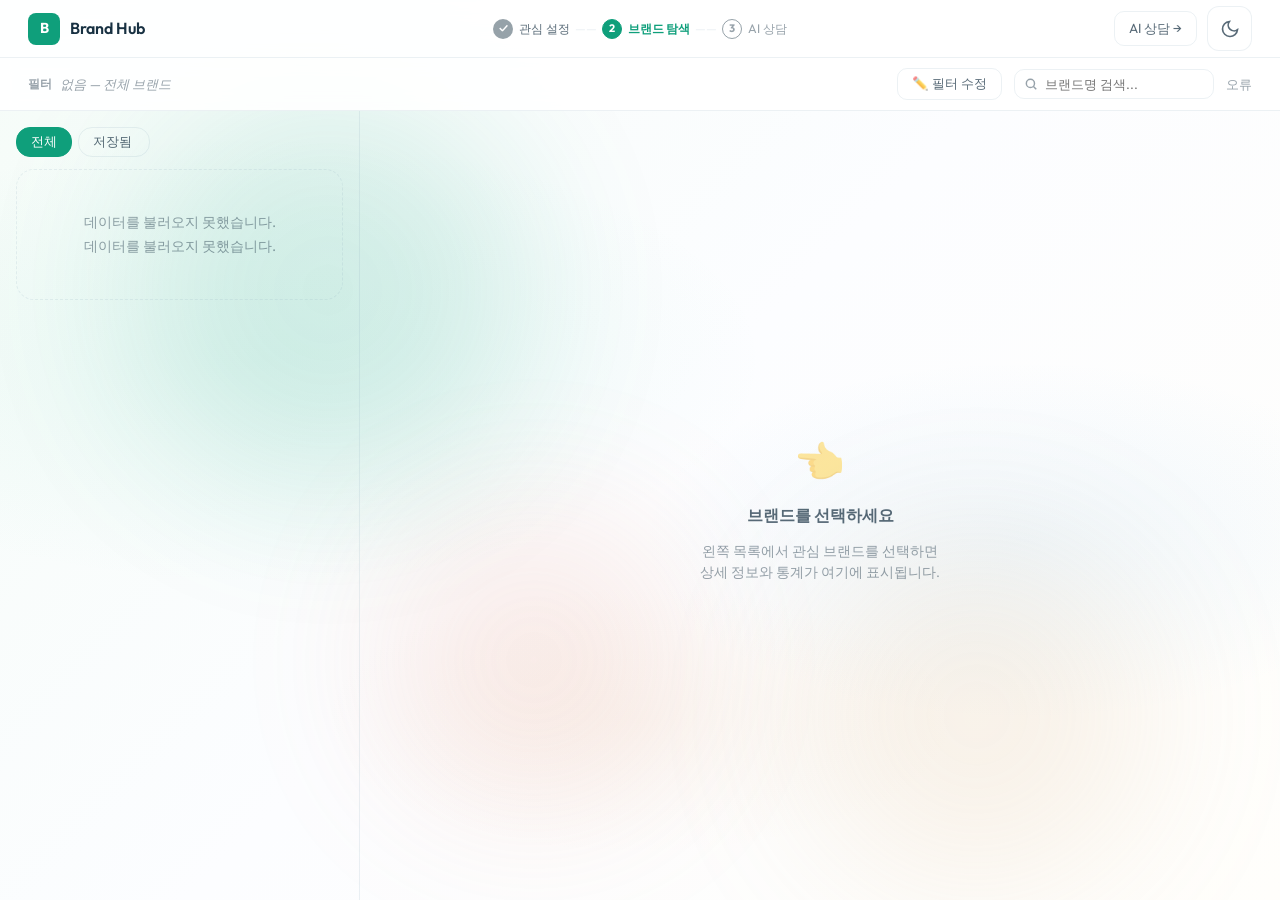
==== templatemo_607_glass_admin/brands.html @ 92b89d2c "Fix cost display and budget filter in brands.html - fmt.krw: values from FTC data are in 천원 (×1000 =" ====
<!DOCTYPE html>
<html lang="ko" data-theme="light">
<head>
    <meta charset="UTF-8">
    <meta name="viewport" content="width=device-width, initial-scale=1.0">
    <title>브랜드 탐색 — Brand Hub</title>
    <link rel="preconnect" href="https://fonts.googleapis.com">
    <link rel="preconnect" href="https://fonts.gstatic.com" crossorigin>
    <link href="https://fonts.googleapis.com/css2?family=Outfit:wght@300;400;500;600;700&display=swap" rel="stylesheet">
    <link rel="stylesheet" href="templatemo-glass-admin-style.css">
    <style>
        html, body { height: 100%; margin: 0; overflow: hidden; }

        /* ── Layout ── */
        .brands-page {
            height: 100vh; display: flex; flex-direction: column;
            position: relative; z-index: 1;
        }

        /* ── App Header ── */
        .app-header {
            display: flex; align-items: center; justify-content: space-between;
            padding: 0 28px; height: 58px; flex-shrink: 0;
            background: var(--glass-bg); border-bottom: 1px solid var(--glass-border);
            backdrop-filter: blur(12px); position: relative; z-index: 110;
        }
        .app-header-logo { display: flex; align-items: center; gap: 10px; text-decoration: none; }
        .app-logo-icon {
            width: 32px; height: 32px; background: var(--emerald); border-radius: 8px;
            display: flex; align-items: center; justify-content: center;
            color: #fff; font-weight: 700; font-size: 0.9rem;
        }
        .app-logo-text { font-size: 1rem; font-weight: 600; color: var(--text-primary); }
        .app-header-actions { display: flex; align-items: center; gap: 10px; }

        /* Step Trail (header center) */
        .step-trail {
            display: flex; align-items: center; gap: 5px; position: absolute;
            left: 50%; transform: translateX(-50%);
        }
        .step-trail-item {
            display: flex; align-items: center; gap: 6px;
            font-size: 0.78rem; color: var(--text-muted); white-space: nowrap;
        }
        .step-trail-item.done { color: var(--text-secondary); cursor: pointer; }
        .step-trail-item.done:hover { color: var(--emerald); }
        .step-trail-item.active { color: var(--emerald); font-weight: 600; }
        .step-num {
            width: 20px; height: 20px; border-radius: 50%; font-size: 0.68rem; font-weight: 700;
            border: 1.5px solid currentColor; display: flex; align-items: center; justify-content: center;
        }
        .step-trail-item.active .step-num { background: var(--emerald); border-color: var(--emerald); color: #fff; }
        .step-trail-item.done .step-num { background: var(--text-muted); border-color: transparent; color: #fff; }
        .step-sep { color: var(--glass-border); font-size: 0.8rem; }

        /* ── Filter Bar ── */
        .filter-bar {
            padding: 10px 28px; border-bottom: 1px solid var(--glass-border);
            background: var(--glass-bg); backdrop-filter: blur(8px);
            display: flex; align-items: center; gap: 12px; flex-shrink: 0;
            position: relative; z-index: 100; flex-wrap: wrap;
        }
        .filter-summary { display: flex; align-items: center; gap: 8px; flex-wrap: wrap; flex: 1; min-width: 0; }
        .filter-label { font-size: 0.78rem; font-weight: 600; color: var(--text-muted); white-space: nowrap; }
        .filter-active-chip {
            display: inline-flex; align-items: center; gap: 5px; padding: 3px 12px;
            border-radius: 12px; font-size: 0.8rem;
            background: rgba(16,185,129,0.12); color: var(--emerald);
            border: 1px solid rgba(16,185,129,0.25);
        }
        .filter-none { font-size: 0.82rem; color: var(--text-muted); font-style: italic; }
        .filter-edit-btn {
            display: flex; align-items: center; gap: 6px; padding: 6px 14px;
            border-radius: 10px; border: 1.5px solid var(--glass-border);
            background: transparent; color: var(--text-secondary);
            cursor: pointer; font-size: 0.83rem; font-family: inherit;
            transition: all 0.18s; white-space: nowrap; flex-shrink: 0;
        }
        .filter-edit-btn:hover, .filter-edit-btn.open { border-color: var(--emerald); color: var(--emerald); }
        .filter-count {
            margin-left: auto; font-size: 0.8rem; color: var(--text-muted); white-space: nowrap; flex-shrink: 0;
        }

        /* Search in filter bar */
        .filter-search-wrap {
            position: relative; flex-shrink: 0;
        }
        .filter-search-icon {
            position: absolute; left: 10px; top: 50%; transform: translateY(-50%);
            width: 14px; height: 14px; color: var(--text-muted); pointer-events: none;
        }
        .filter-search {
            padding: 6px 12px 6px 30px; border-radius: 10px;
            border: 1.5px solid var(--glass-border); background: transparent;
            color: var(--text-primary); font-size: 0.83rem; font-family: inherit;
            outline: none; width: 200px; transition: border-color 0.18s;
        }
        .filter-search:focus { border-color: var(--emerald); }

        /* ── Filter Panel (dropdown overlay) ── */
        .filter-panel {
            position: absolute; top: 100%; left: 0; right: 0;
            background: var(--glass-bg); border-bottom: 1px solid var(--glass-border);
            backdrop-filter: blur(16px); box-shadow: 0 12px 40px rgba(0,0,0,0.12);
            padding: 20px 28px 24px; z-index: 200;
        }
        .filter-panel.hidden { display: none; }
        .filter-panel-grid { display: grid; grid-template-columns: 1fr 1fr; gap: 20px; margin-bottom: 20px; }
        .filter-panel-section {}
        .filter-panel-label { font-size: 0.8rem; font-weight: 700; color: var(--text-secondary); margin-bottom: 10px; }
        .filter-chip-grid { display: flex; flex-wrap: wrap; gap: 7px; }
        .fchip {
            padding: 6px 14px; border-radius: 18px; font-size: 0.82rem;
            border: 1.5px solid var(--glass-border); background: transparent;
            color: var(--text-primary); cursor: pointer; transition: all 0.15s; font-family: inherit;
        }
        .fchip:hover { border-color: var(--emerald); color: var(--emerald); }
        .fchip.selected { background: var(--emerald); border-color: var(--emerald); color: #fff; }
        .fchip.budget.selected { background: #6366f1; border-color: #6366f1; }
        .fchip.budget:hover:not(.selected) { border-color: #6366f1; color: #6366f1; }
        .filter-panel-actions { display: flex; align-items: center; gap: 10px; }
        .filter-apply-btn {
            padding: 8px 24px; border-radius: 10px; background: var(--emerald); color: #fff;
            border: none; font-size: 0.88rem; font-weight: 600; cursor: pointer; font-family: inherit;
        }
        .filter-apply-btn:hover { opacity: 0.88; }
        .filter-reset-btn {
            background: none; border: none; color: var(--text-muted); font-size: 0.85rem;
            cursor: pointer; font-family: inherit;
        }
        .filter-reset-btn:hover { color: var(--danger, #ef4444); }

        /* ── Main 2-Column ── */
        .brands-main {
            flex: 1; display: grid;
            grid-template-columns: 360px 1fr;
            overflow: hidden;
        }

        /* ── Brand List Column ── */
        .brand-list-col {
            overflow-y: auto; padding: 16px;
            border-right: 1px solid var(--glass-border);
        }
        .brand-list-tabs { display: flex; gap: 6px; margin-bottom: 12px; }
        .tab-btn {
            padding: 5px 14px; border-radius: 14px; font-size: 0.8rem; font-weight: 500;
            border: 1.5px solid var(--glass-border); background: transparent;
            color: var(--text-secondary); cursor: pointer; transition: all 0.15s; font-family: inherit;
        }
        .tab-btn.active { background: var(--emerald); border-color: var(--emerald); color: #fff; }
        .tab-count { font-size: 0.73rem; margin-left: 3px; opacity: 0.85; }

        /* Brand Card */
        .brand-card {
            background: var(--glass-bg); border: 1.5px solid var(--glass-border);
            border-radius: 12px; padding: 14px 16px; margin-bottom: 8px;
            cursor: pointer; transition: all 0.15s; width: 100%; text-align: left;
            font-family: inherit;
        }
        .brand-card:hover { border-color: var(--emerald); transform: translateX(2px); }
        .brand-card.active { border-color: var(--emerald); background: rgba(16,185,129,0.06); }
        .brand-card-top { display: flex; justify-content: space-between; align-items: flex-start; gap: 8px; }
        .brand-card-name { font-weight: 600; font-size: 0.95rem; color: var(--text-primary); }
        .brand-card-company { font-size: 0.78rem; color: var(--text-muted); margin: 3px 0 10px; }
        .brand-card-save {
            background: none; border: none; cursor: pointer; font-size: 1rem;
            color: var(--text-muted); padding: 0 2px; line-height: 1; flex-shrink: 0;
            transition: color 0.15s;
        }
        .brand-card-save:hover { color: var(--coral); }
        .brand-card-save.saved { color: var(--coral); }
        .brand-card-footer { display: flex; align-items: center; justify-content: space-between; gap: 8px; }
        .brand-cat-pill {
            display: inline-flex; font-size: 0.72rem; padding: 2px 9px;
            border-radius: 10px; background: var(--glass-border);
            color: var(--text-secondary); white-space: nowrap;
        }
        .brand-card-stats { display: flex; gap: 14px; }
        .brand-card-stat { text-align: right; }
        .brand-card-stat-val { font-size: 0.82rem; font-weight: 600; color: var(--text-primary); }
        .brand-card-stat-label { font-size: 0.7rem; color: var(--text-muted); }

        .brand-list-empty {
            text-align: center; padding: 40px 20px; color: var(--text-muted);
            font-size: 0.9rem; line-height: 1.7;
        }

        /* ── Brand Detail Column ── */
        .brand-detail-col { overflow-y: auto; padding: 24px 28px; }

        .detail-empty {
            height: 100%; display: flex; flex-direction: column;
            align-items: center; justify-content: center;
            color: var(--text-muted); text-align: center; gap: 12px;
        }
        .detail-empty-icon { font-size: 2.5rem; }
        .detail-empty h3 { font-size: 1rem; font-weight: 600; margin: 0; color: var(--text-secondary); }
        .detail-empty p { font-size: 0.85rem; margin: 0; line-height: 1.6; }

        .brand-detail { display: none; }
        .brand-detail.visible { display: block; }

        .detail-header { margin-bottom: 20px; }
        .detail-header-top { display: flex; align-items: flex-start; justify-content: space-between; gap: 12px; margin-bottom: 12px; }
        .detail-name { font-size: 1.45rem; font-weight: 700; margin: 0 0 4px; }
        .detail-company { font-size: 0.88rem; color: var(--text-muted); }
        .detail-actions { display: flex; align-items: center; gap: 8px; flex-wrap: wrap; margin-top: 14px; }

        .action-btn {
            padding: 7px 16px; border-radius: 20px; font-size: 0.85rem; font-weight: 500;
            border: 1.5px solid var(--glass-border); background: transparent;
            color: var(--text-secondary); cursor: pointer; font-family: inherit;
            transition: all 0.18s; white-space: nowrap;
        }
        .action-btn:hover { border-color: var(--coral); color: var(--coral); }
        .action-btn.saved { background: var(--coral); border-color: var(--coral); color: #fff; }
        .action-btn.compare { }
        .action-btn.compare:hover { border-color: #6366f1; color: #6366f1; }
        .action-btn.compare.in-compare { background: #6366f1; border-color: #6366f1; color: #fff; }
        .action-btn-chat {
            padding: 8px 20px; border-radius: 20px; font-size: 0.88rem; font-weight: 600;
            background: var(--emerald); color: #fff; border: none; cursor: pointer;
            text-decoration: none; font-family: inherit; transition: opacity 0.18s; white-space: nowrap;
            display: inline-flex; align-items: center; gap: 6px;
        }
        .action-btn-chat:hover { opacity: 0.85; }

        /* Stats Grid */
        .brand-stats-grid {
            display: grid; grid-template-columns: repeat(3, 1fr); gap: 10px; margin-bottom: 20px;
        }
        .brand-stat-card {
            background: var(--glass-bg); border: 1px solid var(--glass-border);
            border-radius: 10px; padding: 12px 14px;
        }
        .brand-stat-card span { font-size: 0.75rem; color: var(--text-muted); display: block; margin-bottom: 4px; }
        .brand-stat-card strong { font-size: 0.95rem; font-weight: 600; color: var(--text-primary); }

        /* Detail Sections */
        .detail-section { margin-bottom: 22px; }
        .detail-section h3 { font-size: 0.82rem; font-weight: 700; color: var(--text-secondary); text-transform: uppercase; letter-spacing: 0.06em; margin-bottom: 12px; border-bottom: 1px solid var(--glass-border); padding-bottom: 8px; }

        /* Facts */
        .brand-facts { display: grid; grid-template-columns: 1fr 1fr; gap: 8px; }
        .brand-fact { font-size: 0.85rem; }
        .brand-fact dt { color: var(--text-muted); font-size: 0.75rem; margin-bottom: 2px; }
        .brand-fact dd { color: var(--text-primary); margin: 0; font-weight: 500; }

        /* Trend Table */
        .trend-table-wrap { overflow-x: auto; }
        .trend-table { width: 100%; border-collapse: collapse; font-size: 0.85rem; }
        .trend-table th { padding: 8px 10px; text-align: left; color: var(--text-muted); font-weight: 600; font-size: 0.78rem; border-bottom: 1px solid var(--glass-border); }
        .trend-table td { padding: 8px 10px; border-bottom: 1px solid var(--glass-border); color: var(--text-primary); }
        .trend-table tr:last-child td { border-bottom: none; }

        /* ── Compare Tray ── */
        .compare-tray {
            position: fixed; bottom: 20px; left: 50%; transform: translateX(-50%);
            background: var(--glass-bg); border: 1px solid var(--glass-border);
            border-radius: 40px; padding: 10px 20px;
            display: flex; align-items: center; gap: 12px;
            box-shadow: 0 8px 32px rgba(0,0,0,0.18); z-index: 500;
            backdrop-filter: blur(14px); white-space: nowrap;
        }
        .compare-tray.hidden { display: none; }
        .compare-tray-label { font-size: 0.8rem; font-weight: 600; color: var(--text-secondary); }
        .compare-brand-chip { display: inline-flex; align-items: center; padding: 4px 12px; border-radius: 14px; font-size: 0.8rem; background: rgba(99,102,241,0.12); color: #6366f1; }
        .compare-vs { font-size: 0.78rem; color: var(--text-muted); }
        .compare-tray-clear { background: none; border: none; cursor: pointer; color: var(--text-muted); font-size: 0.85rem; padding: 0 4px; }
        .compare-tray-clear:hover { color: var(--danger, #ef4444); }

        /* ── Compare Modal ── */
        .compare-overlay {
            position: fixed; inset: 0; z-index: 1000;
            background: rgba(0,0,0,0.5); backdrop-filter: blur(6px);
            display: flex; align-items: center; justify-content: center; padding: 24px;
        }
        .compare-overlay.hidden { display: none; }
        .compare-card {
            background: var(--glass-bg); border: 1px solid var(--glass-border);
            border-radius: 16px; padding: 32px;
            max-width: 720px; width: 100%; max-height: 85vh; overflow-y: auto;
            box-shadow: 0 24px 60px rgba(0,0,0,0.2);
        }
        .compare-header { display: flex; justify-content: space-between; align-items: center; margin-bottom: 20px; }
        .compare-header h2 { font-size: 1.1rem; }
        .compare-close { background: none; border: none; cursor: pointer; color: var(--text-muted); font-size: 1.3rem; }
        .compare-close:hover { color: var(--danger, #ef4444); }
        .compare-table { width: 100%; border-collapse: collapse; font-size: 0.88rem; }
        .compare-table th, .compare-table td { padding: 10px 14px; border-bottom: 1px solid var(--glass-border); text-align: left; }
        .compare-table th { color: var(--text-secondary); font-weight: 600; font-size: 0.82rem; }
        .compare-table td:first-child { color: var(--text-muted); width: 28%; }
        .compare-chat-row { display: flex; gap: 12px; margin-top: 20px; }
        .compare-chat-row a { flex: 1; text-align: center; text-decoration: none; padding: 10px; border-radius: 10px; background: var(--emerald); color: #fff; font-size: 0.88rem; font-weight: 600; }

        @media (max-width: 768px) {
            .brands-main { grid-template-columns: 1fr; }
            .brand-list-col { border-right: none; border-bottom: 1px solid var(--glass-border); max-height: 45vh; }
            .step-trail { display: none; }
        }
    </style>
</head>
<body>
    <div class="background"></div>
    <div class="orb orb-1"></div>
    <div class="orb orb-2"></div>
    <div class="orb orb-3"></div>

    <div class="brands-page">

        <!-- Header -->
        <header class="app-header">
            <a class="app-header-logo" href="index.html">
                <div class="app-logo-icon">B</div>
                <span class="app-logo-text">Brand Hub</span>
            </a>

            <div class="step-trail">
                <div class="step-trail-item done" onclick="location.href='index.html'" style="cursor:pointer;">
                    <span class="step-num">✓</span>
                    <span>관심 설정</span>
                </div>
                <span class="step-sep">——</span>
                <div class="step-trail-item active">
                    <span class="step-num">2</span>
                    <span>브랜드 탐색</span>
                </div>
                <span class="step-sep">——</span>
                <div class="step-trail-item">
                    <span class="step-num">3</span>
                    <span>AI 상담</span>
                </div>
            </div>

            <div class="app-header-actions">
                <a class="filter-edit-btn" href="chat.html" style="text-decoration:none;">
                    AI 상담 →
                </a>
                <button class="nav-btn" id="theme-toggle" title="Toggle Light/Dark Mode">
                    <svg class="icon-sun" viewBox="0 0 24 24" fill="none" stroke="currentColor" stroke-width="2">
                        <circle cx="12" cy="12" r="4"/>
                        <path d="M12 2v2"/><path d="M12 20v2"/>
                        <path d="M4.93 4.93l1.41 1.41"/><path d="M17.66 17.66l1.41 1.41"/>
                        <path d="M2 12h2"/><path d="M20 12h2"/>
                        <path d="M6.34 17.66l-1.41 1.41"/><path d="M19.07 4.93l-1.41 1.41"/>
                    </svg>
                    <svg class="icon-moon" viewBox="0 0 24 24" fill="none" stroke="currentColor" stroke-width="2" style="display:none;">
                        <path d="M21 12.79A9 9 0 1 1 11.21 3 7 7 0 0 0 21 12.79z"/>
                    </svg>
                </button>
            </div>
        </header>

        <!-- Filter Bar -->
        <div class="filter-bar" id="filter-bar">
            <div class="filter-summary">
                <span class="filter-label">필터</span>
                <div id="filter-chips-display">
                    <span class="filter-none">없음 — 전체 브랜드</span>
                </div>
            </div>
            <button class="filter-edit-btn" id="filter-toggle-btn">✏️ 필터 수정</button>
            <div class="filter-search-wrap">
                <svg class="filter-search-icon" viewBox="0 0 24 24" fill="none" stroke="currentColor" stroke-width="2.5">
                    <circle cx="11" cy="11" r="7"/><line x1="21" y1="21" x2="16.65" y2="16.65"/>
                </svg>
                <input type="search" class="filter-search" id="brand-search" placeholder="브랜드명 검색...">
            </div>
            <span class="filter-count" id="filter-count">로딩 중...</span>

            <!-- Filter Edit Panel -->
            <div class="filter-panel hidden" id="filter-panel">
                <div class="filter-panel-grid">
                    <div class="filter-panel-section">
                        <div class="filter-panel-label">관심 업종 (복수 선택)</div>
                        <div class="filter-chip-grid" id="fp-category-chips"></div>
                    </div>
                    <div class="filter-panel-section">
                        <div class="filter-panel-label">창업 예산 (하나 선택)</div>
                        <div class="filter-chip-grid" id="fp-budget-chips">
                            <button class="fchip budget" data-min="0" data-max="50000000">5천만원 미만</button>
                            <button class="fchip budget" data-min="50000000" data-max="100000000">5천만 ~ 1억</button>
                            <button class="fchip budget" data-min="100000000" data-max="300000000">1억 ~ 3억</button>
                            <button class="fchip budget" data-min="300000000" data-max="500000000">3억 ~ 5억</button>
                            <button class="fchip budget" data-min="500000000" data-max="999999999999">5억 이상</button>
                        </div>
                    </div>
                </div>
                <div class="filter-panel-actions">
                    <button class="filter-apply-btn" id="fp-apply-btn">필터 적용</button>
                    <button class="filter-reset-btn" id="fp-reset-btn">초기화</button>
                </div>
            </div>
        </div>

        <!-- Main -->
        <div class="brands-main">
            <!-- Brand List -->
            <div class="brand-list-col">
                <div class="brand-list-tabs">
                    <button class="tab-btn active" id="tab-all">전체</button>
                    <button class="tab-btn" id="tab-saved">저장됨<span class="tab-count" id="saved-count"></span></button>
                </div>
                <div id="brand-list"></div>
            </div>

            <!-- Brand Detail -->
            <div class="brand-detail-col" id="detail-col">
                <div class="detail-empty" id="detail-empty">
                    <div class="detail-empty-icon">👈</div>
                    <h3>브랜드를 선택하세요</h3>
                    <p>왼쪽 목록에서 관심 브랜드를 선택하면<br>상세 정보와 통계가 여기에 표시됩니다.</p>
                </div>

                <div class="brand-detail" id="brand-detail">
                    <div class="detail-header">
                        <div class="detail-header-top">
                            <div>
                                <div class="detail-name" id="d-name">-</div>
                                <div class="detail-company" id="d-company">-</div>
                            </div>
                            <span class="brand-category-pill" id="d-category">-</span>
                        </div>
                        <div class="detail-actions">
                            <button class="action-btn" id="d-save-btn" type="button">♡ 저장</button>
                            <button class="action-btn compare" id="d-compare-btn" type="button">⊕ 비교</button>
                            <a class="action-btn-chat" id="d-chat-btn" href="chat.html">AI에게 물어보기 →</a>
                        </div>
                    </div>

                    <div class="brand-stats-grid">
                        <div class="brand-stat-card"><span>점포 수</span><strong id="d-store-count">-</strong></div>
                        <div class="brand-stat-card"><span>평균 매출</span><strong id="d-avg-sales">-</strong></div>
                        <div class="brand-stat-card"><span>성장률</span><strong id="d-growth">-</strong></div>
                        <div class="brand-stat-card"><span>폐점률</span><strong id="d-closure">-</strong></div>
                        <div class="brand-stat-card"><span>이탈률</span><strong id="d-churn">-</strong></div>
                        <div class="brand-stat-card"><span>창업 총비용</span><strong id="d-cost">-</strong></div>
                    </div>

                    <div class="detail-section">
                        <h3>Brand Profile</h3>
                        <div class="brand-facts">
                            <div class="brand-fact"><dt>브랜드명</dt><dd id="d-brand-name">-</dd></div>
                            <div class="brand-fact"><dt>회사명</dt><dd id="d-company-name">-</dd></div>
                            <div class="brand-fact"><dt>업종</dt><dd id="d-category-fact">-</dd></div>
                            <div class="brand-fact"><dt>가맹 시작일</dt><dd id="d-start-date">-</dd></div>
                            <div class="brand-fact"><dt>매장 유형</dt><dd id="d-store-type">-</dd></div>
                            <div class="brand-fact"><dt>기준 연도</dt><dd id="d-year">-</dd></div>
                        </div>
                    </div>

                    <div class="detail-section">
                        <h3>Yearly Trend</h3>
                        <div class="trend-table-wrap">
                            <table class="trend-table">
                                <thead><tr><th>연도</th><th>점포 수</th><th>신규</th><th>폐점</th><th>평균 매출</th></tr></thead>
                                <tbody id="d-trend-body"></tbody>
                            </table>
                        </div>
                    </div>
                </div>
            </div>
        </div>
    </div>

    <!-- Compare Tray -->
    <div class="compare-tray hidden" id="compare-tray">
        <span class="compare-tray-label">비교</span>
        <div id="compare-tray-brands"></div>
        <button class="btn btn-primary" id="compare-btn" style="width:auto;font-size:0.8rem;padding:6px 16px;" disabled>비교하기</button>
        <button class="compare-tray-clear" id="compare-clear-btn">✕</button>
    </div>

    <!-- Compare Modal -->
    <div class="compare-overlay hidden" id="compare-modal">
        <div class="compare-card">
            <div class="compare-header">
                <h2>브랜드 비교</h2>
                <button class="compare-close" id="compare-close">✕</button>
            </div>
            <div id="compare-content"></div>
        </div>
    </div>

    <script src="app-config.js"></script>
    <script src="templatemo-glass-admin-script.js"></script>
    <script>
    (function () {
        const BRAND_MASTER_URLS = [
            './data/brand_master.json',
            '../db_chatbot/build_api_selected/brand_master.json',
            '/db_chatbot/build_api_selected/brand_master.json',
            `${window.location.origin}/db_chatbot/build_api_selected/brand_master.json`
        ];
        const BRAND_YEAR_STATS_URLS = [
            './data/brand_year_stats.json',
            '../db_chatbot/build_api_selected/brand_year_stats.json',
            '/db_chatbot/build_api_selected/brand_year_stats.json',
            `${window.location.origin}/db_chatbot/build_api_selected/brand_year_stats.json`
        ];
        const BRAND_COSTS_URLS = [
            './data/brand_store_type_costs.json',
            '../db_chatbot/build_api_selected/brand_store_type_costs.json',
            '/db_chatbot/build_api_selected/brand_store_type_costs.json',
            `${window.location.origin}/db_chatbot/build_api_selected/brand_store_type_costs.json`
        ];
        const SHEET_SCRIPT_URL = (window.APP_CONFIG && window.APP_CONFIG.sheetScriptUrl) ? window.APP_CONFIG.sheetScriptUrl : '';
        const VISITORS_TABLE = (window.APP_CONFIG && window.APP_CONFIG.visitorsTable) ? window.APP_CONFIG.visitorsTable : 'visitors';

        const state = {
            brands: [],
            filteredBrands: [],
            selectedBrand: null,
            searchText: '',
            showSaved: false,
            savedBrands: new Set(JSON.parse(localStorage.getItem('brandhub_saved') || '[]')),
            userPrefs: JSON.parse(localStorage.getItem('brandhub_prefs') || 'null'),
            compareIds: [],
            visitorLogSent: false,
            visitorIp: 'unknown'
        };

        /* ── Visitor Logging ── */
        function getCookieValue(name) {
            const v = `; ${document.cookie}`, parts = v.split(`; ${name}=`);
            return parts.length === 2 ? parts.pop().split(';').shift() : '';
        }
        function setCookieValue(name, value, days) {
            const d = new Date(); d.setTime(d.getTime() + days * 86400000);
            document.cookie = `${name}=${value || ''}; expires=${d.toUTCString()}; path=/`;
        }
        function getVisitorId() {
            const k = 'brandhub_uv', e = getCookieValue(k);
            if (e) return e;
            const id = Math.random().toString(36).slice(2, 10);
            setCookieValue(k, id, 365); return id;
        }
        function requestJsonp(url) {
            return new Promise((resolve, reject) => {
                const cb = `sc_${Date.now()}_${Math.random().toString(36).slice(2,6)}`;
                const s = document.createElement('script');
                const cleanup = () => { delete window[cb]; s.parentNode && s.parentNode.removeChild(s); };
                window[cb] = d => { cleanup(); resolve(d); };
                s.src = `${url}${url.includes('?')?'&':'?'}callback=${cb}`;
                s.onerror = () => { cleanup(); reject(new Error('JSONP failed')); };
                document.body.appendChild(s);
            });
        }
        function stamp() {
            const d = new Date(), p = v => String(v).padStart(2,'0');
            return `${d.getFullYear()}-${p(d.getMonth()+1)}-${p(d.getDate())} ${p(d.getHours())}:${p(d.getMinutes())}:${p(d.getSeconds())}`;
        }
        async function logVisitorAccess() {
            if (!SHEET_SCRIPT_URL || state.visitorLogSent) return;
            state.visitorLogSent = true;
            try { const r = await fetch('https://api.ipify.org?format=json'); state.visitorIp = (await r.json()).ip; } catch {}
            try {
                const url = `${SHEET_SCRIPT_URL}?action=insert&table=${encodeURIComponent(VISITORS_TABLE)}&data=${encodeURIComponent(JSON.stringify({
                    id: getVisitorId(), landingUrl: window.location.href, ip: state.visitorIp,
                    referer: document.referrer || 'direct', time_stamp: stamp(),
                    utm: new URLSearchParams(location.search).get('utm') || 'direct',
                    device: /Mobi/i.test(navigator.userAgent) ? 'mobile' : 'desktop'
                }))}`;
                await requestJsonp(url);
            } catch (e) { console.error('Visitor log failed:', e); }
        }

        /* ── Format Helpers ── */
        const fmt = {
            num: v => (v == null || isNaN(v)) ? '-' : Number(v).toLocaleString('ko-KR'),
            // Values from the FTC data are in 천원 (× 1,000 to get 원).
            // Display as Korean 억/만원 for readability.
            krw: v => {
                if (v == null || isNaN(v)) return 'N/A';
                const manwon = Math.round(Number(v) / 10); // 천원 → 만원
                if (manwon === 0) return '0원';
                const eok = Math.floor(manwon / 10000);
                const man = manwon % 10000;
                const parts = [];
                if (eok > 0) parts.push(`${eok.toLocaleString('ko-KR')}억`);
                if (man > 0) parts.push(`${man.toLocaleString('ko-KR')}만`);
                return (parts.join(' ') || '0') + '원';
            },
            pct: v => (v == null || isNaN(v)) ? 'N/A' : `${(Number(v)*100).toFixed(1)}%`,
            date: v => { if (!v) return '-'; const t = String(v); return t.length===8 ? `${t.slice(0,4)}-${t.slice(4,6)}-${t.slice(6,8)}` : t; }
        };

        /* ── Data ── */
        async function fetchJson(urls) {
            for (const url of urls) {
                try { const r = await fetch(url); if (r.ok) return await r.json(); } catch {}
            }
            throw new Error('데이터를 불러오지 못했습니다.');
        }

        function buildBrandDataset(master, yearStats, costRows) {
            const byId = new Map(), trendsById = new Map();
            yearStats.forEach(row => {
                const id = row.brand_id;
                if (!trendsById.has(id)) trendsById.set(id, []);
                trendsById.get(id).push(row);
                const cur = byId.get(id);
                if (!cur || row.year > cur.year) byId.set(id, row);
            });
            // Only use the 'total_initial_cost' category rows — the other rows
            // (education, guarantee, initial_fee, other) are components that
            // total_initial_cost already sums. Summing all rows double-counts.
            const costs = new Map();
            costRows.forEach(row => {
                if (row.cost_category !== 'total_initial_cost') return;
                const k = `${row.brand_id}:${row.year}:${row.store_type||'Unknown'}`;
                costs.set(k, (costs.get(k)||0) + (Number(row.cost_amount_krw)||0));
            });
            return master.map(b => {
                const ls = byId.get(b.brand_id) || null;
                const trends = (trendsById.get(b.brand_id) || []).sort((a,c) => c.year - a.year);
                let startupCost = null, storeType = '-';
                if (ls) {
                    const matches = [...costs.entries()]
                        .filter(([k]) => k.startsWith(`${b.brand_id}:${ls.year}:`))
                        .map(([k,t]) => ({ t, st: k.split(':')[2] }))
                        .sort((a,c) => c.t - a.t);
                    if (matches.length) { startupCost = matches[0].t; storeType = matches[0].st; }
                }
                return { brandId: b.brand_id, brandName: b.brand_name, companyName: b.company_name, categoryMain: b.category_main, categorySub: b.category_sub, franchiseStartDate: b.franchise_start_date, latestStats: ls, startupCost, storeType, trends };
            }).sort((a,b) => (b.latestStats?.store_count||0) - (a.latestStats?.store_count||0));
        }

        /* ── Filter ── */
        function applyFilter() {
            const kw = state.searchText.trim().toLowerCase();
            let base = state.brands;
            if (state.userPrefs) {
                const { categories, budgetMin, budgetMax } = state.userPrefs;
                base = base.filter(b => {
                    const catOk = !categories.length || categories.includes(b.categoryMain);
                    // startupCost is in 천원; budget thresholds (from chips) are in 원.
                    const costWon = b.startupCost != null ? b.startupCost * 1000 : null;
                    const budOk = budgetMin == null || costWon == null || (costWon >= budgetMin && costWon <= budgetMax);
                    return catOk && budOk;
                });
            }
            if (kw) base = base.filter(b => `${b.brandName} ${b.companyName||''} ${b.categoryMain||''} ${b.categorySub||''}`.toLowerCase().includes(kw));
            state.filteredBrands = base;
            if (!state.selectedBrand || !base.some(b => b.brandId === state.selectedBrand.brandId)) {
                state.selectedBrand = base[0] || null;
            }
            renderBrandList();
            renderBrandDetail();
            updateFilterDisplay();
        }

        function updateFilterDisplay() {
            const el = document.getElementById('filter-chips-display');
            const countEl = document.getElementById('filter-count');
            const displayList = state.showSaved ? state.filteredBrands.filter(b => state.savedBrands.has(b.brandId)) : state.filteredBrands;
            countEl.textContent = `${fmt.num(displayList.length)}개 브랜드`;
            if (!state.userPrefs || !state.userPrefs.label) {
                el.innerHTML = '<span class="filter-none">없음 — 전체 브랜드</span>';
                return;
            }
            const parts = [
                state.userPrefs.categories.length ? state.userPrefs.categories.join(', ') : null,
                state.userPrefs.budgetMin != null ? document.querySelector(`#fp-budget-chips .fchip[data-min="${state.userPrefs.budgetMin}"]`)?.textContent || null : null
            ].filter(Boolean);
            el.innerHTML = parts.map(p => `<span class="filter-active-chip">${p}</span>`).join('');
        }

        /* ── Render Brand List ── */
        function renderBrandList() {
            const list = document.getElementById('brand-list');
            const displayList = state.showSaved
                ? state.filteredBrands.filter(b => state.savedBrands.has(b.brandId))
                : state.filteredBrands;

            if (displayList.length === 0) {
                list.innerHTML = `<div class="brand-list-empty">${state.showSaved ? '저장한 브랜드가 없습니다.' : '조건에 맞는 브랜드가 없습니다.<br>필터를 수정해 보세요.'}</div>`;
                document.getElementById('saved-count').textContent = '';
                return;
            }

            const frag = document.createDocumentFragment();
            displayList.slice(0, 150).forEach(brand => {
                const saved = state.savedBrands.has(brand.brandId);
                const active = state.selectedBrand && state.selectedBrand.brandId === brand.brandId;
                const card = document.createElement('button');
                card.className = `brand-card${active ? ' active' : ''}`;
                card.innerHTML = `
                    <div class="brand-card-top">
                        <div>
                            <div class="brand-card-name">${brand.brandName}</div>
                            <div class="brand-card-company">${brand.companyName || '회사 정보 없음'}</div>
                        </div>
                        <button class="brand-card-save${saved ? ' saved' : ''}" data-id="${brand.brandId}" title="${saved ? '저장 취소' : '저장'}">${saved ? '♥' : '♡'}</button>
                    </div>
                    <div class="brand-card-footer">
                        <span class="brand-cat-pill">${brand.categorySub || brand.categoryMain || '-'}</span>
                        <div class="brand-card-stats">
                            <div class="brand-card-stat">
                                <div class="brand-card-stat-val">${fmt.num(brand.latestStats?.store_count)}</div>
                                <div class="brand-card-stat-label">점포</div>
                            </div>
                            <div class="brand-card-stat">
                                <div class="brand-card-stat-val">${brand.latestStats?.year || '-'}</div>
                                <div class="brand-card-stat-label">연도</div>
                            </div>
                        </div>
                    </div>
                `;
                card.addEventListener('click', e => {
                    if (e.target.closest('.brand-card-save')) return;
                    state.selectedBrand = brand;
                    renderBrandList();
                    renderBrandDetail();
                });
                card.querySelector('.brand-card-save').addEventListener('click', e => {
                    e.stopPropagation();
                    toggleSaveBrand(brand.brandId);
                });
                frag.appendChild(card);
            });
            list.innerHTML = '';
            list.appendChild(frag);

            const sc = state.savedBrands.size;
            document.getElementById('saved-count').textContent = sc ? ` (${sc})` : '';
        }

        /* ── Render Brand Detail ── */
        function renderBrandDetail() {
            const empty = document.getElementById('detail-empty');
            const detail = document.getElementById('brand-detail');
            if (!state.selectedBrand) { empty.style.display = 'flex'; detail.classList.remove('visible'); return; }
            empty.style.display = 'none'; detail.classList.add('visible');

            const b = state.selectedBrand;
            const s = b.latestStats || {};
            document.getElementById('d-name').textContent = b.brandName;
            document.getElementById('d-company').textContent = b.companyName || '회사 정보 없음';
            document.getElementById('d-category').textContent = [b.categoryMain, b.categorySub].filter(Boolean).join(' / ') || '-';
            document.getElementById('d-store-count').textContent = fmt.num(s.store_count);
            document.getElementById('d-avg-sales').textContent = fmt.krw(s.avg_sales_krw);
            document.getElementById('d-growth').textContent = fmt.pct(s.store_growth_rate);
            document.getElementById('d-closure').textContent = fmt.pct(s.closure_rate);
            document.getElementById('d-churn').textContent = fmt.pct(s.churn_rate);
            document.getElementById('d-cost').textContent = fmt.krw(b.startupCost);
            document.getElementById('d-brand-name').textContent = b.brandName;
            document.getElementById('d-company-name').textContent = b.companyName || '-';
            document.getElementById('d-category-fact').textContent = [b.categoryMain, b.categorySub].filter(Boolean).join(' / ') || '-';
            document.getElementById('d-start-date').textContent = fmt.date(b.franchiseStartDate);
            document.getElementById('d-store-type').textContent = b.storeType || '-';
            document.getElementById('d-year').textContent = s.year || '-';
            document.getElementById('d-trend-body').innerHTML = b.trends.slice(0,6).map(r => `
                <tr><td>${r.year}</td><td>${fmt.num(r.store_count)}</td><td>${fmt.num(r.new_stores)}</td><td>${fmt.num(r.closed_stores)}</td><td>${fmt.krw(r.avg_sales_krw)}</td></tr>
            `).join('');
            updateSaveBtn();
            updateCompareBtn();
            const chatBtn = document.getElementById('d-chat-btn');
            if (chatBtn) chatBtn.href = `chat.html?brand=${encodeURIComponent(b.brandId)}`;
        }

        /* ── Save ── */
        function toggleSaveBrand(id) {
            if (state.savedBrands.has(id)) state.savedBrands.delete(id);
            else state.savedBrands.add(id);
            localStorage.setItem('brandhub_saved', JSON.stringify([...state.savedBrands]));
            renderBrandList();
            updateSaveBtn();
        }
        function updateSaveBtn() {
            const btn = document.getElementById('d-save-btn');
            if (!btn || !state.selectedBrand) return;
            const saved = state.savedBrands.has(state.selectedBrand.brandId);
            btn.textContent = saved ? '♥ 저장됨' : '♡ 저장';
            btn.classList.toggle('saved', saved);
        }

        /* ── Compare ── */
        function toggleCompare(id) {
            const i = state.compareIds.indexOf(id);
            if (i >= 0) state.compareIds.splice(i, 1);
            else if (state.compareIds.length < 2) state.compareIds.push(id);
            updateCompareTray();
            updateCompareBtn();
        }
        function updateCompareBtn() {
            const btn = document.getElementById('d-compare-btn');
            if (!btn || !state.selectedBrand) return;
            const in2 = state.compareIds.includes(state.selectedBrand.brandId);
            btn.textContent = in2 ? '⊖ 비교 중' : '⊕ 비교';
            btn.classList.toggle('in-compare', in2);
        }
        function updateCompareTray() {
            const tray = document.getElementById('compare-tray');
            const brands2 = document.getElementById('compare-tray-brands');
            const btn = document.getElementById('compare-btn');
            if (!tray) return;
            if (!state.compareIds.length) { tray.classList.add('hidden'); return; }
            tray.classList.remove('hidden');
            const bs = state.compareIds.map(id => state.brands.find(b => b.brandId === id)).filter(Boolean);
            brands2.innerHTML = bs.map(b => `<span class="compare-brand-chip">${b.brandName}</span>`).join('<span class="compare-vs"> vs </span>');
            if (btn) btn.disabled = state.compareIds.length < 2;
        }
        function renderCompareModal() {
            const bs = state.compareIds.map(id => state.brands.find(b => b.brandId === id)).filter(Boolean);
            if (bs.length < 2) return;
            const [a, b] = bs;
            const rows = [
                ['업종', [a.categoryMain,a.categorySub].filter(Boolean).join('/'), [b.categoryMain,b.categorySub].filter(Boolean).join('/')],
                ['점포 수', fmt.num(a.latestStats?.store_count), fmt.num(b.latestStats?.store_count)],
                ['평균 매출', fmt.krw(a.latestStats?.avg_sales_krw), fmt.krw(b.latestStats?.avg_sales_krw)],
                ['성장률', fmt.pct(a.latestStats?.store_growth_rate), fmt.pct(b.latestStats?.store_growth_rate)],
                ['폐점률', fmt.pct(a.latestStats?.closure_rate), fmt.pct(b.latestStats?.closure_rate)],
                ['이탈률', fmt.pct(a.latestStats?.churn_rate), fmt.pct(b.latestStats?.churn_rate)],
                ['창업 총비용', fmt.krw(a.startupCost), fmt.krw(b.startupCost)],
                ['기준 연도', String(a.latestStats?.year||'-'), String(b.latestStats?.year||'-')]
            ];
            document.getElementById('compare-content').innerHTML = `
                <table class="compare-table">
                    <thead><tr><th>지표</th><th>${a.brandName}</th><th>${b.brandName}</th></tr></thead>
                    <tbody>${rows.map(([l,va,vb]) => `<tr><td>${l}</td><td>${va}</td><td>${vb}</td></tr>`).join('')}</tbody>
                </table>
                <div class="compare-chat-row">
                    <a href="chat.html?brand=${encodeURIComponent(a.brandId)}">${a.brandName} AI 상담</a>
                    <a href="chat.html?brand=${encodeURIComponent(b.brandId)}">${b.brandName} AI 상담</a>
                </div>`;
            document.getElementById('compare-modal').classList.remove('hidden');
        }

        /* ── Filter Panel ── */
        function populateFilterPanel() {
            const cats = [...new Set(state.brands.map(b => b.categoryMain).filter(Boolean))].sort();
            const container = document.getElementById('fp-category-chips');
            container.innerHTML = '';
            cats.forEach(cat => {
                const btn = document.createElement('button');
                btn.className = 'fchip';
                btn.textContent = cat;
                if (state.userPrefs?.categories?.includes(cat)) btn.classList.add('selected');
                btn.addEventListener('click', () => btn.classList.toggle('selected'));
                container.appendChild(btn);
            });
            const budgetBtns = document.querySelectorAll('#fp-budget-chips .fchip');
            budgetBtns.forEach(btn => {
                btn.classList.remove('selected');
                if (state.userPrefs && Number(btn.dataset.min) === state.userPrefs.budgetMin) btn.classList.add('selected');
                btn.onclick = () => { budgetBtns.forEach(b => b.classList.remove('selected')); btn.classList.add('selected'); };
            });
        }

        let filterPanelOpen = false;
        document.getElementById('filter-toggle-btn').addEventListener('click', () => {
            filterPanelOpen = !filterPanelOpen;
            const panel = document.getElementById('filter-panel');
            const btn = document.getElementById('filter-toggle-btn');
            if (filterPanelOpen) {
                panel.classList.remove('hidden');
                btn.classList.add('open');
                btn.textContent = '✕ 닫기';
                populateFilterPanel();
            } else {
                panel.classList.add('hidden');
                btn.classList.remove('open');
                btn.textContent = '✏️ 필터 수정';
            }
        });

        document.getElementById('fp-apply-btn').addEventListener('click', () => {
            const cats = [...document.querySelectorAll('#fp-category-chips .fchip.selected')].map(b => b.textContent.trim());
            const budgetBtn = document.querySelector('#fp-budget-chips .fchip.selected');
            const prefs = {
                categories: cats,
                budgetMin: budgetBtn ? Number(budgetBtn.dataset.min) : null,
                budgetMax: budgetBtn ? Number(budgetBtn.dataset.max) : null,
                label: [cats.length ? cats.join(', ') : null, budgetBtn ? budgetBtn.textContent.trim() : null].filter(Boolean).join(' · ')
            };
            state.userPrefs = prefs;
            localStorage.setItem('brandhub_prefs', JSON.stringify(prefs));
            applyFilter();
            document.getElementById('filter-panel').classList.add('hidden');
            document.getElementById('filter-toggle-btn').classList.remove('open');
            document.getElementById('filter-toggle-btn').textContent = '✏️ 필터 수정';
            filterPanelOpen = false;
        });

        document.getElementById('fp-reset-btn').addEventListener('click', () => {
            state.userPrefs = null;
            localStorage.removeItem('brandhub_prefs');
            document.querySelectorAll('#fp-category-chips .fchip').forEach(b => b.classList.remove('selected'));
            document.querySelectorAll('#fp-budget-chips .fchip').forEach(b => b.classList.remove('selected'));
            applyFilter();
        });

        /* ── Event Listeners ── */
        document.getElementById('brand-search').addEventListener('input', e => { state.searchText = e.target.value; applyFilter(); });

        document.getElementById('tab-all').addEventListener('click', () => {
            state.showSaved = false;
            document.getElementById('tab-all').classList.add('active');
            document.getElementById('tab-saved').classList.remove('active');
            renderBrandList(); updateFilterDisplay();
        });
        document.getElementById('tab-saved').addEventListener('click', () => {
            state.showSaved = true;
            document.getElementById('tab-saved').classList.add('active');
            document.getElementById('tab-all').classList.remove('active');
            renderBrandList(); updateFilterDisplay();
        });

        document.getElementById('d-save-btn').addEventListener('click', () => { if (state.selectedBrand) toggleSaveBrand(state.selectedBrand.brandId); });
        document.getElementById('d-compare-btn').addEventListener('click', () => { if (state.selectedBrand) toggleCompare(state.selectedBrand.brandId); });
        document.getElementById('compare-btn').addEventListener('click', renderCompareModal);
        document.getElementById('compare-clear-btn').addEventListener('click', () => {
            state.compareIds = []; updateCompareTray(); updateCompareBtn();
        });
        document.getElementById('compare-close').addEventListener('click', () => {
            document.getElementById('compare-modal').classList.add('hidden');
        });

        /* ── Load ── */
        async function loadData() {
            document.getElementById('filter-count').textContent = '로딩 중...';
            try {
                const [master, yearStats, costs] = await Promise.all([
                    fetchJson(BRAND_MASTER_URLS),
                    fetchJson(BRAND_YEAR_STATS_URLS),
                    fetchJson(BRAND_COSTS_URLS)
                ]);
                state.brands = buildBrandDataset(master, yearStats, costs);
                state.filteredBrands = state.brands;
                state.selectedBrand = state.brands[0] || null;
                applyFilter();
                logVisitorAccess();
            } catch (e) {
                document.getElementById('filter-count').textContent = '오류';
                document.getElementById('brand-list').innerHTML = `<div class="brand-list-empty">데이터를 불러오지 못했습니다.<br>${e.message}</div>`;
            }
        }

        loadData();
    })();
    </script>
</body>
</html>
---- templatemo_607_glass_admin/templatemo-glass-admin-style.css ----
/* ============================================
   TemplateMo 3D Glassmorphism Dashboard
   https://templatemo.com
   CSS Stylesheet
============================================ */

/* ============================================
   CSS CUSTOM PROPERTIES
============================================ */
:root {
    /* Primary Colors - Emerald & Gold Luxury */
    --emerald: #0f9f7b;
    --emerald-light: #48cfa7;
    --gold: #d6a86f;
    --gold-light: #efd4ad;
    --amber: #c07a2f;
    --cream: #fff7ea;
    
    /* Accent Colors */
    --coral: #e98668;
    --slate: #5c6f80;
    
    /* Glass Colors */
    --glass-bg: rgba(255, 255, 255, 0.9);
    --glass-border: rgba(136, 166, 188, 0.16);
    --glass-shadow: rgba(44, 79, 101, 0.07);
    --glass-hover: rgba(255, 255, 255, 0.99);
    
    /* Background - Deep Forest */
    --bg-dark: #fcfdff;
    --bg-gradient-1: #f5fcf8;
    --bg-gradient-2: #fcfdff;
    --bg-gradient-3: #fffefb;
    
    /* Text */
    --text-primary: #183142;
    --text-secondary: rgba(24, 49, 66, 0.72);
    --text-muted: rgba(24, 49, 66, 0.45);
    
    /* Status Colors */
    --success: #22c55e;
    --warning: #eab308;
    --danger: #dc2626;
    --info: #0ea5e9;
    
    /* Spacing */
    --sidebar-width: 280px;
    --navbar-height: 70px;
    --border-radius: 20px;
    --card-padding: 24px;
    
    /* Transitions */
    --transition-fast: 0.2s ease;
    --transition-normal: 0.3s ease;
    --transition-slow: 0.5s ease;
}

/* Dark Mode */
[data-theme="dark"] {
    --glass-bg: rgba(16, 25, 33, 0.78);
    --glass-border: rgba(255, 255, 255, 0.09);
    --glass-shadow: rgba(0, 0, 0, 0.28);
    --glass-hover: rgba(25, 37, 48, 0.86);

    --bg-dark: #0d1620;
    --bg-gradient-1: #11212d;
    --bg-gradient-2: #172d3f;
    --bg-gradient-3: #20384e;

    --text-primary: #f3f7fb;
    --text-secondary: rgba(243, 247, 251, 0.74);
    --text-muted: rgba(243, 247, 251, 0.45);
}

[data-theme="dark"] .orb {
    opacity: 0.15;
}

[data-theme="dark"] .glass-card::before {
    background: linear-gradient(90deg, transparent, rgba(0,0,0,0.05), transparent);
}

[data-theme="dark"] .stat-value {
    background: linear-gradient(135deg, var(--text-primary), var(--text-secondary));
    -webkit-background-clip: text;
    background-clip: text;
}

[data-theme="dark"] .table-wrapper::-webkit-scrollbar-track {
    background: rgba(0, 0, 0, 0.05);
}

[data-theme="dark"] .chart-wrapper::-webkit-scrollbar-track {
    background: rgba(0, 0, 0, 0.05);
}

[data-theme="dark"] .activity-list::-webkit-scrollbar-thumb {
    background: var(--glass-border);
}

/* ============================================
   RESET & BASE STYLES
============================================ */
*, *::before, *::after {
    margin: 0;
    padding: 0;
    box-sizing: border-box;
}

html {
    scroll-behavior: smooth;
}

body {
    font-family: 'Outfit', sans-serif;
    background: var(--bg-dark);
    color: var(--text-primary);
    min-height: 100vh;
    overflow-x: hidden;
    line-height: 1.6;
}

a {
    text-decoration: none;
    color: inherit;
}

/* ============================================
   ANIMATED BACKGROUND
============================================ */
.background {
    position: fixed;
    top: 0;
    left: 0;
    width: 100%;
    height: 100%;
    z-index: -2;
    background: linear-gradient(135deg, var(--bg-gradient-1) 0%, var(--bg-gradient-2) 50%, var(--bg-gradient-3) 100%);
}

.background::before {
    content: '';
    position: absolute;
    top: 0;
    left: 0;
    width: 100%;
    height: 100%;
    background: 
        radial-gradient(ellipse 80% 50% at 20% 40%, rgba(72, 207, 167, 0.08) 0%, transparent 50%),
        radial-gradient(ellipse 60% 40% at 80% 60%, rgba(76, 168, 232, 0.08) 0%, transparent 50%),
        radial-gradient(ellipse 50% 30% at 50% 80%, rgba(214, 168, 111, 0.06) 0%, transparent 50%);
}

/* Floating Orbs */
.orb {
    position: fixed;
    border-radius: 50%;
    filter: blur(80px);
    opacity: 0.14;
    z-index: -1;
    animation: float 20s ease-in-out infinite;
}

.orb-1 {
    width: 400px;
    height: 400px;
    background: var(--emerald);
    top: 10%;
    left: 10%;
    animation-delay: 0s;
}

.orb-2 {
    width: 350px;
    height: 350px;
    background: var(--gold);
    top: 60%;
    right: 10%;
    animation-delay: -5s;
}

.orb-3 {
    width: 300px;
    height: 300px;
    background: var(--coral);
    bottom: 10%;
    left: 30%;
    animation-delay: -10s;
}

@keyframes float {
    0%, 100% { transform: translate(0, 0) scale(1); }
    25% { transform: translate(30px, -30px) scale(1.05); }
    50% { transform: translate(-20px, 20px) scale(0.95); }
    75% { transform: translate(20px, 10px) scale(1.02); }
}

/* ============================================
   LAYOUT STRUCTURE
============================================ */
.dashboard {
    display: flex;
    min-height: 100vh;
}

/* ============================================
   SIDEBAR
============================================ */
.sidebar {
    position: fixed;
    left: 0;
    top: 0;
    width: var(--sidebar-width);
    height: 100vh;
    background: rgba(255, 255, 255, 0.96);
    backdrop-filter: blur(20px);
    -webkit-backdrop-filter: blur(20px);
    border-right: 1px solid var(--glass-border);
    padding: 24px;
    z-index: 100;
    transition: all var(--transition-normal);
    overflow-y: auto;
}

/* Custom Scrollbar for Sidebar */
.sidebar::-webkit-scrollbar {
    width: 6px;
}

.sidebar::-webkit-scrollbar-track {
    background: transparent;
}

.sidebar::-webkit-scrollbar-thumb {
    background: var(--glass-border);
    border-radius: 3px;
}

.sidebar::-webkit-scrollbar-thumb:hover {
    background: var(--emerald-light);
}

.sidebar-header {
    display: flex;
    align-items: center;
    gap: 12px;
    padding-bottom: 30px;
    border-bottom: 1px solid var(--glass-border);
    margin-bottom: 30px;
}

.logo {
    width: 45px;
    height: 45px;
    background: linear-gradient(135deg, var(--emerald), var(--gold));
    border-radius: 12px;
    display: flex;
    align-items: center;
    justify-content: center;
    font-weight: 700;
    font-size: 20px;
    box-shadow: 0 8px 32px rgba(5, 150, 105, 0.3);
}

.logo-text {
    font-size: 22px;
    font-weight: 600;
    background: linear-gradient(135deg, var(--emerald-light), var(--gold));
    -webkit-background-clip: text;
    -webkit-text-fill-color: transparent;
    background-clip: text;
}

.nav-menu {
    list-style: none;
    flex: 1;
}

.nav-menu ul {
    list-style: none;
    padding: 0;
    margin: 0;
}

.nav-section {
    margin-bottom: 25px;
    list-style: none;
}

.nav-section-title {
    font-size: 11px;
    font-weight: 600;
    text-transform: uppercase;
    letter-spacing: 1.5px;
    color: var(--text-muted);
    margin-bottom: 12px;
    padding-left: 15px;
}

.nav-item {
    margin-bottom: 5px;
    list-style: none;
}

.nav-link {
    display: flex;
    align-items: center;
    gap: 14px;
    padding: 14px 18px;
    color: var(--text-secondary);
    text-decoration: none;
    border-radius: 12px;
    transition: all var(--transition-fast);
    position: relative;
    overflow: hidden;
}

.nav-link:hover {
    background: var(--glass-hover);
    color: var(--text-primary);
}

.nav-link.active {
    background: var(--glass-hover);
    color: var(--text-primary);
}

.nav-icon {
    width: 22px;
    height: 22px;
    opacity: 0.8;
}

.nav-link.active .nav-icon,
.nav-link:hover .nav-icon {
    opacity: 1;
}

.nav-badge {
    margin-left: auto;
    background: linear-gradient(135deg, var(--gold), var(--amber));
    color: white;
    font-size: 11px;
    font-weight: 600;
    padding: 3px 8px;
    border-radius: 20px;
}

/* Sidebar User Profile */
.sidebar-footer {
    padding-top: 20px;
    border-top: 1px solid var(--glass-border);
}

.user-profile {
    display: flex;
    align-items: center;
    gap: 12px;
    padding: 12px;
    border-radius: 12px;
    cursor: pointer;
    transition: background var(--transition-fast);
}

.user-profile:hover {
    background: var(--glass-hover);
}

.user-avatar {
    width: 42px;
    height: 42px;
    border-radius: 12px;
    background: linear-gradient(135deg, var(--emerald), var(--gold));
    display: flex;
    align-items: center;
    justify-content: center;
    font-weight: 600;
    font-size: 16px;
}

.user-info {
    flex: 1;
}

.user-name {
    font-weight: 500;
    font-size: 14px;
}

.user-role {
    font-size: 12px;
    color: var(--text-muted);
}

/* ============================================
   MAIN CONTENT
============================================ */
.main-content {
    flex: 1;
    margin-left: var(--sidebar-width);
    padding: 30px;
    min-height: 100vh;
}

/* ============================================
   TOP NAVBAR
============================================ */
.navbar {
    display: flex;
    align-items: center;
    justify-content: space-between;
    margin-bottom: 30px;
    gap: 20px;
}

.page-title {
    font-size: 28px;
    font-weight: 600;
}

.navbar-right {
    display: flex;
    align-items: center;
    gap: 15px;
}

.search-box {
    position: relative;
}

.search-input {
    width: 280px;
    padding: 12px 20px 12px 48px;
    background: rgba(255, 255, 255, 0.98);
    backdrop-filter: blur(10px);
    border: 1px solid var(--glass-border);
    border-radius: 12px;
    color: var(--text-primary);
    font-family: inherit;
    font-size: 14px;
    transition: all var(--transition-fast);
}

.search-input::placeholder {
    color: var(--text-muted);
}

.search-input:focus {
    outline: none;
    border-color: var(--emerald-light);
    box-shadow: 0 0 20px rgba(52, 211, 153, 0.2);
}

.search-icon {
    position: absolute;
    left: 16px;
    top: 50%;
    transform: translateY(-50%);
    width: 20px;
    height: 20px;
    color: var(--text-muted);
}

.nav-btn {
    width: 45px;
    height: 45px;
    background: rgba(255, 255, 255, 0.98);
    backdrop-filter: blur(10px);
    border: 1px solid var(--glass-border);
    border-radius: 12px;
    display: flex;
    align-items: center;
    justify-content: center;
    cursor: pointer;
    position: relative;
    transition: all var(--transition-fast);
}

.nav-btn:hover {
    background: var(--glass-hover);
    border-color: var(--emerald-light);
}

.nav-btn svg {
    width: 20px;
    height: 20px;
    color: var(--text-secondary);
}

.notification-dot {
    position: absolute;
    top: 10px;
    right: 10px;
    width: 8px;
    height: 8px;
    background: var(--coral);
    border-radius: 50%;
    box-shadow: 0 0 10px var(--coral);
}

/* ============================================
   GLASS CARD BASE
============================================ */
.glass-card {
    background: var(--glass-bg);
    backdrop-filter: blur(20px);
    -webkit-backdrop-filter: blur(20px);
    border: 1px solid var(--glass-border);
    border-radius: var(--border-radius);
    padding: var(--card-padding);
    position: relative;
    overflow: hidden;
    transition: all var(--transition-normal);
    transform-style: preserve-3d;
    perspective: 1000px;
}

.glass-card::before {
    content: '';
    position: absolute;
    top: 0;
    left: 0;
    right: 0;
    height: 1px;
    background: linear-gradient(90deg, transparent, rgba(255,255,255,0.2), transparent);
}

.glass-card:hover {
    background: var(--glass-hover);
    border-color: rgba(255, 255, 255, 0.15);
    box-shadow: 
        0 25px 50px -12px var(--glass-shadow),
        0 0 40px rgba(52, 211, 153, 0.1);
}

/* 3D Tilt Effect */
.glass-card-3d {
    transition: transform 0.4s cubic-bezier(0.03, 0.98, 0.52, 0.99);
}

.glass-card-3d:hover {
    transform: rotateX(5deg) rotateY(-5deg) translateZ(10px);
}

/* ============================================
   STATS CARDS
============================================ */
.stats-grid {
    display: grid;
    grid-template-columns: repeat(4, 1fr);
    gap: 24px;
    margin-bottom: 30px;
}

.stat-card {
    position: relative;
}

.stat-card-inner {
    display: flex;
    align-items: flex-start;
    justify-content: space-between;
}

.stat-info h3 {
    font-size: 13px;
    font-weight: 500;
    color: var(--text-secondary);
    margin-bottom: 8px;
    text-transform: uppercase;
    letter-spacing: 0.5px;
}

.stat-value {
    font-family: 'Space Mono', monospace;
    font-size: 32px;
    font-weight: 700;
    margin-bottom: 12px;
    background: linear-gradient(135deg, var(--text-primary), var(--text-secondary));
    -webkit-background-clip: text;
    -webkit-text-fill-color: transparent;
    background-clip: text;
}

.stat-change {
    display: inline-flex;
    align-items: center;
    gap: 4px;
    font-size: 13px;
    font-weight: 500;
    padding: 4px 10px;
    border-radius: 20px;
}

.stat-change.positive {
    color: var(--success);
    background: rgba(34, 197, 94, 0.15);
}

.stat-change.negative {
    color: #ff6b6b;
    background: rgba(255, 107, 107, 0.15);
}

.stat-icon {
    width: 55px;
    height: 55px;
    border-radius: 16px;
    display: flex;
    align-items: center;
    justify-content: center;
}

.stat-icon.cyan {
    background: linear-gradient(135deg, rgba(52, 211, 153, 0.2), rgba(52, 211, 153, 0.05));
    box-shadow: 0 8px 32px rgba(52, 211, 153, 0.2);
}

.stat-icon.magenta {
    background: linear-gradient(135deg, rgba(212, 165, 116, 0.2), rgba(212, 165, 116, 0.05));
    box-shadow: 0 8px 32px rgba(212, 165, 116, 0.2);
}

.stat-icon.purple {
    background: linear-gradient(135deg, rgba(224, 122, 95, 0.2), rgba(224, 122, 95, 0.05));
    box-shadow: 0 8px 32px rgba(224, 122, 95, 0.2);
}

.stat-icon.success {
    background: linear-gradient(135deg, rgba(34, 197, 94, 0.2), rgba(34, 197, 94, 0.05));
    box-shadow: 0 8px 32px rgba(34, 197, 94, 0.2);
}

.stat-icon svg {
    width: 26px;
    height: 26px;
}

/* Sparkline in stat card */
.stat-sparkline {
    position: absolute;
    bottom: 0;
    left: 0;
    right: 0;
    height: 50px;
    opacity: 0.3;
}

/* ============================================
   CONTENT GRID
============================================ */
.content-grid {
    display: grid;
    grid-template-columns: 2fr 1fr;
    gap: 24px;
    margin-bottom: 30px;
}

/* ============================================
   CHART CARD
============================================ */
.chart-card {
    min-height: 380px;
}

.card-header {
    display: flex;
    align-items: center;
    justify-content: space-between;
    margin-bottom: 24px;
}

.card-title {
    font-size: 18px;
    font-weight: 600;
}

.card-subtitle {
    font-size: 13px;
    color: var(--text-muted);
    margin-top: 4px;
}

.card-actions {
    display: flex;
    gap: 8px;
}

.card-btn {
    padding: 8px 16px;
    background: var(--glass-bg);
    border: 1px solid var(--glass-border);
    border-radius: 8px;
    color: var(--text-secondary);
    font-family: inherit;
    font-size: 13px;
    cursor: pointer;
    transition: all var(--transition-fast);
}

.card-btn:hover,
.card-btn.active {
    background: var(--glass-hover);
    border-color: var(--emerald-light);
    color: var(--text-primary);
}

/* Chart Container */
.chart-wrapper {
    overflow-x: auto;
    margin: 0 -10px;
    padding: 0 10px;
}

.chart-wrapper::-webkit-scrollbar {
    height: 8px;
}

.chart-wrapper::-webkit-scrollbar-track {
    background: rgba(255, 255, 255, 0.05);
    border-radius: 4px;
}

.chart-wrapper::-webkit-scrollbar-thumb {
    background: linear-gradient(90deg, var(--emerald), var(--gold));
    border-radius: 4px;
}

.chart-wrapper::-webkit-scrollbar-thumb:hover {
    background: linear-gradient(90deg, var(--emerald-light), var(--gold-light));
}

.chart-container {
    height: 250px;
    position: relative;
    display: flex;
    min-width: 500px;
}

.chart-y-axis {
    display: flex;
    flex-direction: column;
    justify-content: space-between;
    padding: 20px 0;
    padding-right: 12px;
    text-align: right;
}

.y-value {
    font-family: 'Space Mono', monospace;
    font-size: 11px;
    color: var(--text-muted);
}

.chart-placeholder {
    flex: 1;
    height: 100%;
    display: flex;
    align-items: flex-end;
    justify-content: space-between;
    gap: 8px;
    padding: 20px 0;
    border-left: 1px solid var(--glass-border);
    padding-left: 12px;
}

.chart-bar-group {
    flex: 1;
    height: 100%;
    display: flex;
    flex-direction: column;
    align-items: center;
    justify-content: flex-end;
    gap: 8px;
}

.chart-bar {
    width: 100%;
    max-width: 40px;
    border-radius: 8px 8px 0 0;
    background: linear-gradient(180deg, var(--emerald-light), var(--emerald));
    transition: all var(--transition-normal);
    position: relative;
    min-height: 10px;
}

.chart-bar.bar-emerald {
    background: linear-gradient(180deg, #6db897, #3d8b6e);
}

.chart-bar.bar-gold {
    background: linear-gradient(180deg, #c9b896, #a89068);
}

.chart-bar.bar-coral {
    background: linear-gradient(180deg, #d4a090, #b87a68);
}

.chart-bar.bar-teal {
    background: linear-gradient(180deg, #7ac4b8, #4a9e92);
}

.chart-bar.bar-amber {
    background: linear-gradient(180deg, #d4b06a, #a88542);
}

.chart-bar::before {
    content: '';
    position: absolute;
    top: 0;
    left: 0;
    right: 0;
    height: 50%;
    background: linear-gradient(180deg, rgba(255,255,255,0.2), transparent);
    border-radius: 8px 8px 0 0;
}

.chart-bar:hover {
    filter: brightness(1.15);
    transform: scaleY(1.02);
    transform-origin: bottom;
}

.chart-bar.bar-emerald:hover {
    box-shadow: 0 0 16px rgba(61, 139, 110, 0.4);
}

.chart-bar.bar-gold:hover {
    box-shadow: 0 0 16px rgba(168, 144, 104, 0.4);
}

.chart-bar.bar-coral:hover {
    box-shadow: 0 0 16px rgba(184, 122, 104, 0.4);
}

.chart-bar.bar-teal:hover {
    box-shadow: 0 0 16px rgba(74, 158, 146, 0.4);
}

.chart-bar.bar-amber:hover {
    box-shadow: 0 0 16px rgba(168, 133, 66, 0.4);
}

.chart-label {
    font-size: 11px;
    color: var(--text-muted);
    font-weight: 500;
}

/* ============================================
   ACTIVITY FEED
============================================ */
.activity-card {
    max-height: 380px;
    display: flex;
    flex-direction: column;
}

.activity-list {
    flex: 1;
    overflow-y: auto;
    margin: 0 -10px;
    padding: 0 10px;
}

.activity-list::-webkit-scrollbar {
    width: 4px;
}

.activity-list::-webkit-scrollbar-track {
    background: transparent;
}

.activity-list::-webkit-scrollbar-thumb {
    background: var(--glass-border);
    border-radius: 2px;
}

.activity-item {
    display: flex;
    align-items: flex-start;
    gap: 14px;
    padding: 14px 0;
    border-bottom: 1px solid var(--glass-border);
}

.activity-item:last-child {
    border-bottom: none;
}

.activity-avatar {
    width: 40px;
    height: 40px;
    border-radius: 10px;
    display: flex;
    align-items: center;
    justify-content: center;
    font-weight: 600;
    font-size: 14px;
    flex-shrink: 0;
}

.activity-content {
    flex: 1;
    min-width: 0;
}

.activity-text {
    font-size: 14px;
    color: var(--text-secondary);
    margin-bottom: 4px;
}

.activity-text strong {
    color: var(--text-primary);
    font-weight: 500;
}

.activity-time {
    font-size: 12px;
    color: var(--text-muted);
}

/* ============================================
   DATA TABLE
============================================ */
.table-card {
    grid-column: span 2;
}

.table-wrapper {
    overflow-x: auto;
    margin: 0 -10px;
    padding: 0 10px;
}

.table-wrapper::-webkit-scrollbar {
    height: 8px;
}

.table-wrapper::-webkit-scrollbar-track {
    background: rgba(255, 255, 255, 0.05);
    border-radius: 4px;
}

.table-wrapper::-webkit-scrollbar-thumb {
    background: linear-gradient(90deg, var(--emerald), var(--gold));
    border-radius: 4px;
}

.table-wrapper::-webkit-scrollbar-thumb:hover {
    background: linear-gradient(90deg, var(--emerald-light), var(--gold-light));
}

.data-table {
    width: 100%;
    min-width: 700px;
    border-collapse: collapse;
}

.data-table th,
.data-table td {
    padding: 16px;
    text-align: left;
}

.data-table th {
    font-size: 12px;
    font-weight: 600;
    text-transform: uppercase;
    letter-spacing: 0.5px;
    color: var(--text-muted);
    border-bottom: 1px solid var(--glass-border);
}

.data-table tr {
    transition: background var(--transition-fast);
}

.data-table tbody tr:hover {
    background: var(--glass-hover);
}

.data-table td {
    font-size: 14px;
    color: var(--text-secondary);
    border-bottom: 1px solid rgba(255, 255, 255, 0.03);
}

.table-user {
    display: flex;
    align-items: center;
    gap: 12px;
}

.table-avatar {
    width: 38px;
    height: 38px;
    border-radius: 10px;
    display: flex;
    align-items: center;
    justify-content: center;
    font-weight: 600;
    font-size: 13px;
}

.table-user-info {
    display: flex;
    flex-direction: column;
}

.table-user-name {
    color: var(--text-primary);
    font-weight: 500;
}

.table-user-email {
    font-size: 12px;
    color: var(--text-muted);
}

.status-badge {
    display: inline-flex;
    align-items: center;
    gap: 6px;
    padding: 6px 12px;
    border-radius: 20px;
    font-size: 12px;
    font-weight: 500;
}

.status-badge::before {
    content: '';
    width: 6px;
    height: 6px;
    border-radius: 50%;
}

.status-badge.completed {
    background: rgba(16, 185, 129, 0.15);
    color: var(--success);
}

.status-badge.completed::before {
    background: var(--success);
    box-shadow: 0 0 8px var(--success);
}

.status-badge.pending {
    background: rgba(245, 158, 11, 0.15);
    color: var(--warning);
}

.status-badge.pending::before {
    background: var(--warning);
    box-shadow: 0 0 8px var(--warning);
}

.status-badge.processing {
    background: rgba(59, 130, 246, 0.15);
    color: var(--info);
}

.status-badge.processing::before {
    background: var(--info);
    box-shadow: 0 0 8px var(--info);
}

.table-amount {
    font-family: 'Space Mono', monospace;
    font-weight: 600;
    color: var(--text-primary);
}

/* ============================================
   PROGRESS BARS
============================================ */
.progress-card {
    padding: var(--card-padding);
}

.progress-item {
    margin-bottom: 24px;
}

.progress-item:last-child {
    margin-bottom: 0;
}

.progress-header {
    display: flex;
    justify-content: space-between;
    margin-bottom: 10px;
}

.progress-label {
    font-size: 14px;
    font-weight: 500;
}

.progress-value {
    font-family: 'Space Mono', monospace;
    font-size: 14px;
    color: var(--text-secondary);
}

.progress-bar {
    height: 8px;
    background: rgba(255, 255, 255, 0.1);
    border-radius: 10px;
    overflow: hidden;
}

.progress-fill {
    height: 100%;
    border-radius: 10px;
    transition: width 1s ease-out;
    position: relative;
}

.progress-fill::after {
    content: '';
    position: absolute;
    top: 0;
    left: 0;
    right: 0;
    height: 50%;
    background: linear-gradient(180deg, rgba(255,255,255,0.3), transparent);
}

.progress-fill.cyan {
    background: linear-gradient(90deg, var(--emerald-light), var(--emerald));
    box-shadow: 0 0 20px rgba(52, 211, 153, 0.4);
}

.progress-fill.magenta {
    background: linear-gradient(90deg, var(--gold-light), var(--gold));
    box-shadow: 0 0 20px rgba(212, 165, 116, 0.4);
}

.progress-fill.purple {
    background: linear-gradient(90deg, var(--coral), var(--amber));
    box-shadow: 0 0 20px rgba(224, 122, 95, 0.4);
}

/* ============================================
   BOTTOM GRID
============================================ */
.bottom-grid {
    display: grid;
    grid-template-columns: repeat(3, 1fr);
    gap: 24px;
}

/* ============================================
   CALENDAR WIDGET
============================================ */
.calendar-header {
    display: flex;
    align-items: center;
    justify-content: space-between;
    margin-bottom: 20px;
}

.calendar-nav {
    display: flex;
    gap: 8px;
}

.calendar-nav-btn {
    width: 32px;
    height: 32px;
    background: var(--glass-bg);
    border: 1px solid var(--glass-border);
    border-radius: 8px;
    display: flex;
    align-items: center;
    justify-content: center;
    cursor: pointer;
    transition: all var(--transition-fast);
}

.calendar-nav-btn:hover {
    background: var(--glass-hover);
    border-color: var(--emerald-light);
}

.calendar-nav-btn svg {
    width: 16px;
    height: 16px;
    color: var(--text-secondary);
}

.calendar-grid {
    display: grid;
    grid-template-columns: repeat(7, 1fr);
    gap: 4px;
    text-align: center;
}

.calendar-day-name {
    font-size: 11px;
    font-weight: 600;
    color: var(--text-muted);
    padding: 8px 0;
    text-transform: uppercase;
}

.calendar-day {
    aspect-ratio: 1;
    display: flex;
    align-items: center;
    justify-content: center;
    font-size: 13px;
    border-radius: 8px;
    cursor: pointer;
    transition: all var(--transition-fast);
}

.calendar-day:hover {
    background: var(--glass-hover);
}

.calendar-day.other-month {
    color: var(--text-muted);
}

.calendar-day.today {
    background: linear-gradient(135deg, var(--emerald), var(--emerald-light));
    color: white;
    font-weight: 600;
    box-shadow: 0 4px 15px rgba(5, 150, 105, 0.3);
}

.calendar-day.has-event::after {
    content: '';
    position: absolute;
    bottom: 4px;
    width: 4px;
    height: 4px;
    background: var(--gold);
    border-radius: 50%;
}

/* ============================================
   DONUT CHART
============================================ */
.donut-container {
    display: flex;
    align-items: center;
    gap: 30px;
    margin-top: 20px;
}

.donut-chart {
    width: 140px;
    height: 140px;
    position: relative;
}

.donut-chart svg {
    transform: rotate(-90deg);
}

.donut-chart circle {
    fill: none;
    stroke-width: 20;
}

.donut-bg {
    stroke: rgba(255, 255, 255, 0.1);
}

.donut-segment {
    stroke-linecap: round;
    transition: stroke-dashoffset 1s ease-out;
}

.donut-center {
    position: absolute;
    top: 50%;
    left: 50%;
    transform: translate(-50%, -50%);
    text-align: center;
}

.donut-value {
    font-family: 'Space Mono', monospace;
    font-size: 28px;
    font-weight: 700;
}

.donut-label {
    font-size: 12px;
    color: var(--text-muted);
}

.donut-legend {
    display: flex;
    flex-direction: column;
    gap: 12px;
}

.legend-item {
    display: flex;
    align-items: center;
    gap: 10px;
    font-size: 13px;
}

.legend-color {
    width: 12px;
    height: 12px;
    border-radius: 4px;
}

.legend-color.cyan { background: var(--emerald-light); }
.legend-color.magenta { background: var(--gold); }
.legend-color.purple { background: var(--coral); }

/* ============================================
   WEATHER WIDGET
============================================ */
.weather-main {
    display: flex;
    align-items: center;
    gap: 20px;
    margin-bottom: 24px;
}

.weather-icon {
    width: 80px;
    height: 80px;
    background: linear-gradient(135deg, rgba(52, 211, 153, 0.2), rgba(212, 165, 116, 0.2));
    border-radius: 20px;
    display: flex;
    align-items: center;
    justify-content: center;
}

.weather-icon svg {
    width: 45px;
    height: 45px;
    color: var(--emerald-light);
}

.weather-temp {
    font-family: 'Space Mono', monospace;
    font-size: 48px;
    font-weight: 700;
    line-height: 1;
}

.weather-desc {
    font-size: 14px;
    color: var(--text-secondary);
    margin-top: 4px;
}

.weather-details {
    display: grid;
    grid-template-columns: repeat(3, 1fr);
    gap: 16px;
}

.weather-detail {
    text-align: center;
    padding: 12px;
    background: var(--glass-bg);
    border-radius: 12px;
}

.weather-detail-value {
    font-family: 'Space Mono', monospace;
    font-size: 18px;
    font-weight: 600;
    margin-bottom: 4px;
}

.weather-detail-label {
    font-size: 11px;
    color: var(--text-muted);
    text-transform: uppercase;
}

/* ============================================
   MOBILE MENU TOGGLE
============================================ */
.mobile-menu-toggle {
    display: none;
    position: fixed;
    bottom: 24px;
    right: 24px;
    width: 56px;
    height: 56px;
    background: linear-gradient(135deg, var(--emerald), var(--gold));
    border: none;
    border-radius: 16px;
    cursor: pointer;
    z-index: 200;
    box-shadow: 0 8px 32px rgba(5, 150, 105, 0.3);
}

.mobile-menu-toggle svg {
    width: 24px;
    height: 24px;
    color: white;
}

/* ============================================
   LOGIN PAGE STYLES
============================================ */
.login-page {
    min-height: 100vh;
    display: flex;
    flex-direction: column;
    align-items: center;
    justify-content: center;
    padding: 40px 20px;
}

.login-container {
    width: 100%;
    max-width: 440px;
}

.login-card {
    background: var(--glass-bg);
    backdrop-filter: blur(20px);
    -webkit-backdrop-filter: blur(20px);
    border: 1px solid var(--glass-border);
    border-radius: var(--border-radius);
    padding: 48px 40px;
    position: relative;
    overflow: hidden;
}

.login-card::before {
    content: '';
    position: absolute;
    top: 0;
    left: 0;
    right: 0;
    height: 1px;
    background: linear-gradient(90deg, transparent, rgba(255,255,255,0.2), transparent);
}

.login-header {
    text-align: center;
    margin-bottom: 40px;
}

.login-logo {
    width: 70px;
    height: 70px;
    background: linear-gradient(135deg, var(--emerald), var(--gold));
    border-radius: 18px;
    display: flex;
    align-items: center;
    justify-content: center;
    font-weight: 700;
    font-size: 28px;
    margin: 0 auto 20px;
    box-shadow: 0 12px 40px rgba(5, 150, 105, 0.3);
}

.login-title {
    font-size: 28px;
    font-weight: 600;
    margin-bottom: 8px;
}

.login-subtitle {
    font-size: 14px;
    color: var(--text-muted);
}

.form-group {
    margin-bottom: 24px;
}

.form-label {
    display: block;
    font-size: 13px;
    font-weight: 500;
    color: var(--text-secondary);
    margin-bottom: 8px;
}

.form-input {
    width: 100%;
    padding: 14px 18px;
    background: var(--glass-bg);
    border: 1px solid var(--glass-border);
    border-radius: 12px;
    color: var(--text-primary);
    font-family: inherit;
    font-size: 15px;
    transition: all var(--transition-fast);
}

.form-input::placeholder {
    color: var(--text-muted);
}

.form-input:focus {
    outline: none;
    border-color: var(--emerald-light);
    box-shadow: 0 0 20px rgba(52, 211, 153, 0.2);
}

.form-row {
    display: flex;
    align-items: center;
    justify-content: space-between;
    margin-bottom: 30px;
}

.checkbox-label {
    display: flex;
    align-items: center;
    gap: 10px;
    font-size: 14px;
    color: var(--text-secondary);
    cursor: pointer;
}

.checkbox-label input {
    width: 18px;
    height: 18px;
    accent-color: var(--emerald);
}

.forgot-link {
    font-size: 14px;
    color: var(--emerald-light);
    text-decoration: none;
    transition: color var(--transition-fast);
}

.forgot-link:hover {
    color: var(--gold);
}

.btn {
    display: inline-flex;
    align-items: center;
    justify-content: center;
    gap: 10px;
    padding: 14px 28px;
    border: none;
    border-radius: 12px;
    font-family: inherit;
    font-size: 15px;
    font-weight: 500;
    cursor: pointer;
    transition: all var(--transition-fast);
}

.btn-primary {
    width: 100%;
    background: linear-gradient(135deg, var(--emerald), var(--emerald-light));
    color: white;
    box-shadow: 0 8px 24px rgba(5, 150, 105, 0.3);
}

.btn-primary:hover {
    transform: translateY(-2px);
    box-shadow: 0 12px 32px rgba(5, 150, 105, 0.4);
}

.btn-secondary {
    width: 100%;
    background: var(--glass-bg);
    border: 1px solid var(--glass-border);
    color: var(--text-primary);
}

.btn-secondary:hover {
    background: var(--glass-hover);
    border-color: var(--emerald-light);
}

.divider {
    display: flex;
    align-items: center;
    gap: 16px;
    margin: 28px 0;
}

.divider::before,
.divider::after {
    content: '';
    flex: 1;
    height: 1px;
    background: var(--glass-border);
}

.divider span {
    font-size: 13px;
    color: var(--text-muted);
}

.social-login {
    display: flex;
    gap: 12px;
    margin-bottom: 28px;
}

.social-btn {
    flex: 1;
    padding: 12px;
    background: var(--glass-bg);
    border: 1px solid var(--glass-border);
    border-radius: 12px;
    display: flex;
    align-items: center;
    justify-content: center;
    cursor: pointer;
    transition: all var(--transition-fast);
}

.social-btn:hover {
    background: var(--glass-hover);
    border-color: var(--emerald-light);
}

.social-btn svg {
    width: 22px;
    height: 22px;
}

.login-footer {
    text-align: center;
    font-size: 14px;
    color: var(--text-muted);
}

.login-footer a {
    color: var(--emerald-light);
    text-decoration: none;
}

.login-footer a:hover {
    color: var(--gold);
}

/* ============================================
   PAGE HEADER (for inner pages)
============================================ */
.page-header {
    margin-bottom: 30px;
}

.page-header .page-title {
    margin-bottom: 8px;
}

.page-breadcrumb {
    display: flex;
    align-items: center;
    gap: 8px;
    font-size: 13px;
    color: var(--text-muted);
}

.page-breadcrumb a {
    color: var(--text-secondary);
    transition: color var(--transition-fast);
}

.page-breadcrumb a:hover {
    color: var(--emerald-light);
}

.page-breadcrumb span {
    color: var(--text-muted);
}

/* ============================================
   FOOTER
============================================ */
.site-footer {
    text-align: center;
    padding: 20px;
    margin-left: var(--sidebar-width);
    color: var(--text-muted);
    font-size: 14px;
}

.site-footer a {
    color: var(--emerald-light);
    transition: color var(--transition-fast);
}

.site-footer a:hover {
    color: var(--gold);
}

/* Login/Register page footer */
.login-page .site-footer {
    margin-left: 0;
    position: relative;
    padding: 30px 20px;
    text-align: center;
    margin-top: 30px;
}

/* Floating Theme Toggle for Login/Register */
.theme-toggle-float {
    position: fixed;
    top: 24px;
    right: 24px;
    width: 45px;
    height: 45px;
    background: var(--glass-bg);
    backdrop-filter: blur(10px);
    -webkit-backdrop-filter: blur(10px);
    border: 1px solid var(--glass-border);
    border-radius: 12px;
    display: flex;
    align-items: center;
    justify-content: center;
    cursor: pointer;
    z-index: 100;
    transition: all var(--transition-fast);
}

.theme-toggle-float:hover {
    background: var(--glass-hover);
    border-color: var(--emerald-light);
}

.theme-toggle-float svg {
    width: 20px;
    height: 20px;
    color: var(--text-secondary);
}

/* ============================================
   SETTINGS PAGE
============================================ */
.settings-grid {
    display: grid;
    grid-template-columns: 250px 1fr;
    gap: 24px;
}

.settings-nav {
    list-style: none;
}

.settings-nav-item {
    margin-bottom: 8px;
}

.settings-nav-link {
    display: flex;
    align-items: center;
    gap: 12px;
    padding: 14px 18px;
    color: var(--text-secondary);
    border-radius: 12px;
    transition: all var(--transition-fast);
}

.settings-nav-link:hover {
    background: var(--glass-hover);
    color: var(--text-primary);
}

.settings-nav-link.active {
    background: var(--glass-hover);
    color: var(--text-primary);
}

.settings-nav-link svg {
    width: 20px;
    height: 20px;
    opacity: 0.7;
}

.settings-nav-link.active svg,
.settings-nav-link:hover svg {
    opacity: 1;
}

.settings-section {
    margin-bottom: 32px;
}

.settings-section:last-child {
    margin-bottom: 0;
}

.settings-section-title {
    font-size: 18px;
    font-weight: 600;
    margin-bottom: 20px;
    padding-bottom: 12px;
    border-bottom: 1px solid var(--glass-border);
}

.settings-row {
    display: flex;
    align-items: center;
    justify-content: space-between;
    padding: 16px 0;
    border-bottom: 1px solid rgba(255, 255, 255, 0.05);
}

.settings-row:last-child {
    border-bottom: none;
}

.settings-label {
    display: flex;
    flex-direction: column;
    gap: 4px;
}

.settings-label-title {
    font-weight: 500;
    color: var(--text-primary);
}

.settings-label-desc {
    font-size: 13px;
    color: var(--text-muted);
}

/* Toggle Switch */
.toggle-switch {
    position: relative;
    width: 50px;
    height: 26px;
}

.toggle-switch input {
    opacity: 0;
    width: 0;
    height: 0;
}

.toggle-slider {
    position: absolute;
    cursor: pointer;
    top: 0;
    left: 0;
    right: 0;
    bottom: 0;
    background: var(--glass-bg);
    border: 1px solid var(--glass-border);
    border-radius: 26px;
    transition: all var(--transition-fast);
}

.toggle-slider::before {
    position: absolute;
    content: "";
    height: 18px;
    width: 18px;
    left: 3px;
    bottom: 3px;
    background: var(--text-secondary);
    border-radius: 50%;
    transition: all var(--transition-fast);
}

.toggle-switch input:checked + .toggle-slider {
    background: linear-gradient(135deg, var(--emerald), var(--emerald-light));
    border-color: var(--emerald);
}

.toggle-switch input:checked + .toggle-slider::before {
    transform: translateX(24px);
    background: white;
}

/* Settings Select Dropdown */
.settings-select {
    padding: 10px 16px;
    background: rgba(19, 36, 25, 0.95);
    border: 1px solid var(--glass-border);
    border-radius: 8px;
    color: var(--text-primary);
    font-family: inherit;
    font-size: 14px;
    cursor: pointer;
    min-width: 150px;
    appearance: none;
    -webkit-appearance: none;
    -moz-appearance: none;
    background-image: url("data:image/svg+xml,%3Csvg xmlns='http://www.w3.org/2000/svg' width='12' height='12' viewBox='0 0 24 24' fill='none' stroke='%2334d399' stroke-width='2'%3E%3Cpolyline points='6 9 12 15 18 9'/%3E%3C/svg%3E");
    background-repeat: no-repeat;
    background-position: right 12px center;
    padding-right: 36px;
}

.settings-select:focus {
    outline: none;
    border-color: var(--emerald-light);
    box-shadow: 0 0 15px rgba(52, 211, 153, 0.15);
}

.settings-select option {
    background: rgba(19, 36, 25, 0.98);
    color: var(--text-primary);
    padding: 10px;
}

[data-theme="light"] .settings-select {
    background-color: rgba(245, 245, 240, 0.95);
}

[data-theme="light"] .settings-select option {
    background: rgba(245, 245, 240, 0.98);
    color: #1a1a1a;
}

/* Profile Header */
.profile-header {
    display: flex;
    align-items: center;
    gap: 24px;
    margin-bottom: 32px;
}

.profile-avatar-large {
    width: 100px;
    height: 100px;
    border-radius: 20px;
    background: linear-gradient(135deg, var(--emerald), var(--gold));
    display: flex;
    align-items: center;
    justify-content: center;
    font-weight: 700;
    font-size: 36px;
    position: relative;
}

.profile-avatar-edit {
    position: absolute;
    bottom: -8px;
    right: -8px;
    width: 32px;
    height: 32px;
    background: var(--glass-bg);
    backdrop-filter: blur(10px);
    border: 1px solid var(--glass-border);
    border-radius: 10px;
    display: flex;
    align-items: center;
    justify-content: center;
    cursor: pointer;
    transition: all var(--transition-fast);
}

.profile-avatar-edit:hover {
    background: var(--glass-hover);
    border-color: var(--emerald-light);
}

.profile-avatar-edit svg {
    width: 16px;
    height: 16px;
    color: var(--text-secondary);
}

.profile-info h2 {
    font-size: 24px;
    font-weight: 600;
    margin-bottom: 4px;
}

.profile-info p {
    color: var(--text-muted);
    font-size: 14px;
}

/* Settings Form Grid */
.form-grid {
    display: grid;
    grid-template-columns: 1fr 1fr;
    gap: 20px;
}

.form-group-settings {
    display: flex;
    flex-direction: column;
    gap: 8px;
}

.form-group-settings.full-width {
    grid-column: span 2;
}

.form-group-settings label {
    font-size: 13px;
    font-weight: 500;
    color: var(--text-secondary);
}

.form-group-settings input,
.form-group-settings textarea {
    padding: 12px 16px;
    background: var(--glass-bg);
    border: 1px solid var(--glass-border);
    border-radius: 10px;
    color: var(--text-primary);
    font-family: inherit;
    font-size: 14px;
    transition: all var(--transition-fast);
}

.form-group-settings input:focus,
.form-group-settings textarea:focus {
    outline: none;
    border-color: var(--emerald-light);
    box-shadow: 0 0 20px rgba(52, 211, 153, 0.15);
}

.form-group-settings textarea {
    resize: vertical;
    min-height: 100px;
}

.btn-group {
    display: flex;
    gap: 12px;
    margin-top: 24px;
}

/* Settings Tab Content */
.settings-tab-content {
    display: none;
}

.settings-tab-content.active {
    display: block;
    animation: settingsFadeIn 0.3s ease;
}

@keyframes settingsFadeIn {
    from { opacity: 0; transform: translateY(10px); }
    to { opacity: 1; transform: translateY(0); }
}

/* ============================================
   RESPONSIVE DESIGN
============================================ */
@media (max-width: 1400px) {
    .stats-grid {
        grid-template-columns: repeat(2, 1fr);
    }
    
    .bottom-grid {
        grid-template-columns: repeat(2, 1fr);
    }
}

@media (max-width: 1200px) {
    .content-grid {
        grid-template-columns: 1fr;
    }
    
    .table-card {
        grid-column: span 1;
    }
}

@media (max-width: 992px) {
    :root {
        --sidebar-width: 0px;
    }
    
    .sidebar {
        transform: translateX(-100%);
        width: 280px;
    }
    
    .sidebar.open {
        transform: translateX(0);
    }
    
    .main-content {
        margin-left: 0;
    }
    
    .mobile-menu-toggle {
        display: flex;
        align-items: center;
        justify-content: center;
    }
    
    .bottom-grid {
        grid-template-columns: 1fr;
    }

    .site-footer {
        margin-left: 0;
    }

    .settings-grid {
        grid-template-columns: 1fr;
    }

    .settings-nav-card {
        display: none;
    }
}

@media (max-width: 768px) {
    .stats-grid {
        grid-template-columns: 1fr;
    }
    
    .navbar {
        flex-wrap: wrap;
    }
    
    .search-box {
        order: 3;
        width: 100%;
    }
    
    .search-input {
        width: 100%;
    }
    
    .page-title {
        font-size: 22px;
    }
    
    .donut-container {
        flex-direction: column;
    }

    .login-card {
        padding: 36px 24px;
    }

    .form-grid {
        grid-template-columns: 1fr;
    }

    .form-group-settings.full-width {
        grid-column: span 1;
    }

    .profile-header {
        flex-direction: column;
        text-align: center;
    }
}

@media (max-width: 480px) {
    .main-content {
        padding: 20px 15px;
    }
    
    .glass-card {
        padding: 18px;
    }
    
    .stat-value {
        font-size: 26px;
    }
    
    .data-table {
        font-size: 13px;
    }
    
    .data-table th,
    .data-table td {
        padding: 12px 8px;
    }

    .social-login {
        flex-direction: column;
    }
}

/* ============================================
   ANIMATIONS
============================================ */
@keyframes fadeInUp {
    from {
        opacity: 0;
        transform: translateY(30px);
    }
    to {
        opacity: 1;
        transform: translateY(0);
    }
}

.glass-card {
    animation: fadeInUp 0.6s ease-out backwards;
}

.stats-grid .glass-card:nth-child(1) { animation-delay: 0.1s; }
.stats-grid .glass-card:nth-child(2) { animation-delay: 0.2s; }
.stats-grid .glass-card:nth-child(3) { animation-delay: 0.3s; }
.stats-grid .glass-card:nth-child(4) { animation-delay: 0.4s; }

.content-grid .glass-card:nth-child(1) { animation-delay: 0.5s; }
.content-grid .glass-card:nth-child(2) { animation-delay: 0.6s; }
.content-grid .glass-card:nth-child(3) { animation-delay: 0.7s; }

.bottom-grid .glass-card:nth-child(1) { animation-delay: 0.8s; }
.bottom-grid .glass-card:nth-child(2) { animation-delay: 0.9s; }
.bottom-grid .glass-card:nth-child(3) { animation-delay: 1s; }

.login-card {
    animation: fadeInUp 0.6s ease-out;
}

/* ============================================
   SINGLE PAGE BRAND HUB
============================================ */
.dashboard-single {
    min-height: calc(100vh - 74px);
}

.sidebar-single {
    overflow-y: auto;
}

.main-content-single {
    display: grid;
    gap: 24px;
}

.single-nav-intro {
    padding: 0 28px 24px;
}

.single-nav-kicker,
.hub-kicker {
    display: inline-flex;
    align-items: center;
    gap: 8px;
    padding: 7px 12px;
    border-radius: 999px;
    background: rgba(72, 207, 167, 0.14);
    color: var(--emerald);
    font-size: 12px;
    font-weight: 700;
    letter-spacing: 0.08em;
    text-transform: uppercase;
}

.single-nav-intro h2 {
    margin: 14px 0 12px;
    font-size: 30px;
    line-height: 1.2;
}

.single-nav-intro p {
    color: var(--text-secondary);
    line-height: 1.7;
}

.single-nav-highlights {
    display: grid;
    gap: 14px;
    padding: 0 28px 28px;
}

.single-highlight-card {
    padding: 18px;
    border-radius: 18px;
    border: 1px solid var(--glass-border);
    background: rgba(255, 255, 255, 0.58);
}

.single-highlight-card span {
    display: block;
    margin-bottom: 8px;
    color: var(--text-muted);
    font-size: 13px;
}

.single-highlight-card strong {
    font-size: 18px;
    color: var(--text-primary);
}

.brand-hub {
    display: grid;
    gap: 24px;
}

.hub-hero {
    display: grid;
    grid-template-columns: minmax(0, 1.4fr) minmax(280px, 0.9fr);
    gap: 24px;
    padding: 28px;
    background:
        radial-gradient(circle at top right, rgba(72, 207, 167, 0.24), transparent 35%),
        linear-gradient(135deg, rgba(255, 255, 255, 0.94), rgba(241, 248, 255, 0.92));
}

.hub-hero-copy h2 {
    margin: 14px 0 14px;
    font-size: 38px;
    line-height: 1.15;
    color: var(--text-primary);
}

.hub-hero-copy p {
    max-width: 700px;
    color: var(--text-secondary);
    line-height: 1.7;
}

.hub-hero-actions {
    display: flex;
    flex-wrap: wrap;
    gap: 12px;
    margin: 22px 0 22px;
}

.hero-cta-btn {
    min-width: 220px;
}

.hero-secondary-btn {
    display: inline-flex;
    align-items: center;
    justify-content: center;
}

.hub-teaser-grid {
    display: grid;
    grid-template-columns: repeat(2, minmax(0, 1fr));
    gap: 14px;
}

.hub-teaser-card {
    padding: 18px;
    border-radius: 18px;
    border: 1px dashed rgba(72, 207, 167, 0.28);
    background: rgba(255, 255, 255, 0.52);
}

.hub-teaser-card span {
    display: inline-flex;
    align-items: center;
    padding: 6px 10px;
    border-radius: 999px;
    background: rgba(72, 207, 167, 0.12);
    color: var(--emerald);
    font-size: 12px;
    font-weight: 700;
    letter-spacing: 0.04em;
}

.hub-teaser-card strong {
    display: block;
    margin: 12px 0 8px;
    font-size: 18px;
    color: var(--text-primary);
}

.hub-teaser-card p {
    color: var(--text-secondary);
    line-height: 1.6;
}

.hub-hero-metrics {
    display: grid;
    gap: 14px;
}

.hub-hero-stat {
    display: flex;
    flex-direction: column;
    justify-content: space-between;
    min-height: 112px;
    padding: 18px;
    border-radius: 18px;
    border: 1px solid rgba(72, 207, 167, 0.16);
    background: rgba(255, 255, 255, 0.74);
}

.hub-hero-label {
    color: var(--text-muted);
    font-size: 13px;
}

.hub-hero-stat strong {
    font-family: 'Space Mono', monospace;
    font-size: 34px;
    color: var(--text-primary);
}

.hub-layout {
    display: grid;
    grid-template-columns: 360px minmax(0, 1fr);
    gap: 24px;
    align-items: start;
}

.survey-link-btn {
    white-space: nowrap;
}

.hub-detail-stack {
    display: grid;
    gap: 24px;
}

.panel-heading {
    display: flex;
    align-items: flex-start;
    justify-content: space-between;
    gap: 16px;
}

.brand-list-meta {
    margin: 16px 0 14px;
    color: var(--text-muted);
    font-size: 14px;
}

.brand-list {
    display: grid;
    gap: 12px;
    max-height: 920px;
    overflow-y: auto;
    padding-right: 6px;
}

.brand-list-item {
    width: 100%;
    border: 1px solid var(--glass-border);
    border-radius: 18px;
    background: rgba(255, 255, 255, 0.6);
    padding: 16px;
    text-align: left;
    color: var(--text-primary);
    cursor: pointer;
    transition: all var(--transition-fast);
}

.brand-list-item:hover,
.brand-list-item.active {
    border-color: rgba(72, 207, 167, 0.28);
    background: rgba(72, 207, 167, 0.1);
    transform: translateY(-2px);
}

.brand-list-item-head,
.brand-list-item-meta {
    display: flex;
    align-items: center;
    justify-content: space-between;
    gap: 12px;
}

.brand-list-item-head strong {
    font-size: 16px;
}

.brand-list-item-head span,
.brand-list-item-meta span,
.brand-list-item p {
    color: var(--text-secondary);
}

.brand-list-item p {
    margin: 8px 0 12px;
    font-size: 14px;
}

.brand-list-empty {
    padding: 18px;
    border-radius: 18px;
    border: 1px dashed var(--glass-border);
    color: var(--text-secondary);
    line-height: 1.7;
}

.brand-category-pill,
.chatbot-status {
    display: inline-flex;
    align-items: center;
    padding: 9px 13px;
    border-radius: 999px;
    background: rgba(72, 207, 167, 0.12);
    color: var(--emerald);
    font-size: 13px;
    font-weight: 700;
}

.brand-summary-grid {
    display: grid;
    grid-template-columns: repeat(3, minmax(0, 1fr));
    gap: 14px;
    margin-top: 22px;
}

.brand-summary-card {
    padding: 18px;
    border-radius: 18px;
    border: 1px solid var(--glass-border);
    background: rgba(255, 255, 255, 0.58);
}

.brand-summary-card span {
    display: block;
    margin-bottom: 8px;
    color: var(--text-muted);
    font-size: 13px;
}

.brand-summary-card strong {
    font-family: 'Space Mono', monospace;
    font-size: 24px;
    color: var(--text-primary);
}

.brand-detail-body {
    display: grid;
    grid-template-columns: minmax(280px, 0.8fr) minmax(0, 1.2fr);
    gap: 18px;
    margin-top: 22px;
}

.brand-info-block {
    padding: 20px;
    border-radius: 18px;
    border: 1px solid var(--glass-border);
    background: rgba(255, 255, 255, 0.58);
}

.brand-info-block h3 {
    margin-bottom: 16px;
    font-size: 18px;
}

.brand-facts {
    display: grid;
    gap: 14px;
}

.brand-facts div {
    display: grid;
    gap: 5px;
}

.brand-facts dt {
    color: var(--text-muted);
    font-size: 13px;
}

.brand-facts dd {
    color: var(--text-primary);
    font-size: 15px;
    font-weight: 500;
}

.brand-trend-table-wrapper {
    overflow-x: auto;
}

.brand-trend-table {
    width: 100%;
    border-collapse: collapse;
}

.brand-trend-table th,
.brand-trend-table td {
    padding: 12px 10px;
    border-bottom: 1px solid rgba(120, 145, 164, 0.16);
    text-align: left;
    white-space: nowrap;
}

.brand-trend-table th {
    color: var(--text-muted);
    font-size: 13px;
    font-weight: 600;
}

.brand-trend-table td {
    color: var(--text-primary);
    font-size: 14px;
}

.chatbot-panel {
    display: grid;
    gap: 18px;
}

.chatbot-messages {
    display: grid;
    gap: 12px;
    max-height: 340px;
    overflow-y: auto;
    padding-right: 6px;
}

.chatbot-message {
    display: flex;
}

.chatbot-message p {
    max-width: min(100%, 700px);
    padding: 14px 16px;
    border-radius: 18px;
    line-height: 1.7;
    background: rgba(255, 255, 255, 0.62);
    border: 1px solid var(--glass-border);
}

.chatbot-message.user {
    justify-content: flex-end;
}

.chatbot-message.user p {
    background: linear-gradient(135deg, rgba(72, 207, 167, 0.22), rgba(214, 168, 111, 0.18));
}

.chatbot-prompts {
    display: flex;
    flex-wrap: wrap;
    gap: 10px;
}

.chatbot-form textarea {
    width: 100%;
    min-height: 110px;
    resize: vertical;
    padding: 14px 16px;
    border-radius: 18px;
    border: 1px solid var(--glass-border);
    background: rgba(255, 255, 255, 0.66);
    color: var(--text-primary);
    font: inherit;
    outline: none;
}

.chatbot-form textarea:focus {
    border-color: rgba(72, 207, 167, 0.34);
    box-shadow: 0 0 0 3px rgba(72, 207, 167, 0.12);
}

.chatbot-actions {
    display: flex;
    align-items: center;
    justify-content: space-between;
    gap: 14px;
    margin-top: 14px;
}

.chatbot-help {
    color: var(--text-muted);
    font-size: 13px;
}

.chatbot-lock-cta {
    display: flex;
    justify-content: flex-start;
}

.survey-panel {
    display: grid;
    gap: 18px;
}

.survey-form-grid {
    display: grid;
    grid-template-columns: repeat(2, minmax(0, 1fr));
    gap: 18px;
}

.survey-form-full {
    grid-column: 1 / -1;
}

.survey-textarea {
    min-height: 140px;
    resize: vertical;
}

.survey-select {
    width: 100%;
}

.survey-actions {
    display: flex;
    align-items: center;
    justify-content: space-between;
    gap: 14px;
}

.survey-status {
    color: var(--text-secondary);
    line-height: 1.6;
}

[data-theme="dark"] .single-highlight-card,
[data-theme="dark"] .hub-hero,
[data-theme="dark"] .hub-hero-stat,
.hub-teaser-card,
[data-theme="dark"] .brand-list-item,
[data-theme="dark"] .brand-summary-card,
[data-theme="dark"] .brand-info-block,
[data-theme="dark"] .chatbot-message p,
[data-theme="dark"] .chatbot-form textarea {
    background: rgba(18, 29, 39, 0.78);
}

[data-theme="dark"] .chatbot-message.user p {
    background: linear-gradient(135deg, rgba(72, 207, 167, 0.18), rgba(214, 168, 111, 0.14));
}

[data-theme="dark"] .survey-status {
    color: var(--text-secondary);
}

@media (max-width: 1380px) {
    .hub-layout {
        grid-template-columns: 1fr;
    }

    .brand-list {
        max-height: 420px;
    }
}

@media (max-width: 1160px) {
    .hub-hero,
    .brand-detail-body {
        grid-template-columns: 1fr;
    }

    .hub-teaser-grid {
        grid-template-columns: 1fr;
    }
}

@media (max-width: 900px) {
    .brand-summary-grid {
        grid-template-columns: repeat(2, minmax(0, 1fr));
    }

    .survey-form-grid {
        grid-template-columns: 1fr;
    }
}

@media (max-width: 640px) {
    .hub-hero-copy h2 {
        font-size: 30px;
    }

    .brand-summary-grid {
        grid-template-columns: 1fr;
    }

    .hub-hero-actions {
        flex-direction: column;
        align-items: stretch;
    }

    .panel-heading,
    .chatbot-actions,
    .survey-actions {
        flex-direction: column;
        align-items: flex-start;
    }
}

/* ============================================
   COMMUNITY HOME
============================================ */
.community-home {
    display: grid;
    gap: 24px;
}

.community-top-nav {
    display: flex;
    align-items: center;
    gap: 28px;
    padding: 20px 24px;
    overflow-x: auto;
}

.community-top-link {
    position: relative;
    flex-shrink: 0;
    color: var(--text-secondary);
    font-size: 16px;
    font-weight: 600;
    text-decoration: none;
    transition: color var(--transition-fast);
}

.community-top-link:hover,
.community-top-link.active {
    color: var(--emerald-light);
}

.community-top-link.active::after {
    content: '';
    position: absolute;
    left: 0;
    bottom: -10px;
    width: 100%;
    height: 3px;
    border-radius: 999px;
    background: linear-gradient(90deg, var(--emerald-light), var(--gold));
}

.community-hero-grid {
    display: grid;
    grid-template-columns: minmax(0, 1fr) 300px;
    gap: 24px;
}

.community-banner {
    display: grid;
    grid-template-columns: minmax(0, 1.4fr) minmax(240px, 0.7fr);
    gap: 24px;
    align-items: stretch;
    padding: 28px;
    background:
        radial-gradient(circle at top right, rgba(52, 211, 153, 0.22), transparent 35%),
        linear-gradient(135deg, rgba(7, 14, 26, 0.92), rgba(11, 31, 48, 0.88));
}

.community-banner-copy h2 {
    margin: 10px 0 14px;
    font-size: 36px;
    line-height: 1.15;
    color: #f5fbff;
}

.community-banner-copy p {
    max-width: 620px;
    color: rgba(226, 238, 248, 0.78);
    font-size: 16px;
    line-height: 1.7;
}

.community-banner-actions {
    display: flex;
    gap: 14px;
    flex-wrap: wrap;
    margin-top: 24px;
}

.community-kicker,
.community-panel-label,
.community-badge {
    display: inline-flex;
    align-items: center;
    gap: 8px;
    border-radius: 999px;
    padding: 7px 12px;
    font-size: 12px;
    font-weight: 700;
    letter-spacing: 0.08em;
    text-transform: uppercase;
}

.community-kicker {
    background: rgba(255, 255, 255, 0.1);
    color: #b6f3de;
}

.community-panel-label {
    background: rgba(255, 255, 255, 0.08);
    color: var(--emerald-light);
}

.community-badge {
    background: rgba(52, 211, 153, 0.12);
    color: var(--emerald-light);
    letter-spacing: 0.04em;
}

.community-banner-stats {
    display: grid;
    gap: 14px;
}

.community-mini-stat,
.community-side-promo,
.community-side-banner {
    border: 1px solid rgba(255, 255, 255, 0.08);
    border-radius: 18px;
}

.community-mini-stat {
    display: flex;
    flex-direction: column;
    justify-content: space-between;
    min-height: 118px;
    padding: 18px;
    background: rgba(255, 255, 255, 0.06);
}

.community-mini-label {
    color: rgba(226, 238, 248, 0.72);
    font-size: 13px;
}

.community-mini-stat .stat-value {
    color: #f5fbff;
    font-size: 34px;
}

.community-side-promo,
.community-side-banner {
    padding: 24px;
    background:
        linear-gradient(180deg, rgba(255, 255, 255, 0.09), rgba(255, 255, 255, 0.03)),
        rgba(9, 18, 31, 0.86);
}

.community-side-promo h3,
.community-side-banner h3 {
    margin: 16px 0 10px;
    font-size: 28px;
    color: #f5fbff;
}

.community-side-promo p,
.community-side-banner p {
    color: rgba(224, 235, 246, 0.76);
    line-height: 1.7;
}

.community-side-art {
    display: grid;
    grid-template-columns: repeat(3, 1fr);
    gap: 10px;
    margin-top: 26px;
}

.community-side-art span {
    display: block;
    height: 88px;
    border-radius: 16px;
    background: linear-gradient(180deg, rgba(76, 168, 232, 0.9), rgba(52, 211, 153, 0.16));
}

.community-side-art span:nth-child(2) {
    transform: translateY(18px);
    background: linear-gradient(180deg, rgba(245, 188, 95, 0.9), rgba(245, 188, 95, 0.14));
}

.community-side-art span:nth-child(3) {
    transform: translateY(-6px);
}

.community-section,
.community-board-block,
.community-best-panel,
.community-list-card,
.community-highlight-card {
    padding: 24px;
}

.community-section-header,
.community-list-head,
.community-best-header,
.community-post-meta {
    display: flex;
    align-items: center;
    justify-content: space-between;
    gap: 12px;
}

.community-chip-row {
    display: flex;
    flex-wrap: wrap;
    gap: 12px;
    margin-top: 18px;
}

.community-chip {
    display: inline-flex;
    align-items: center;
    border-radius: 999px;
    padding: 12px 16px;
    border: 1px solid rgba(52, 211, 153, 0.12);
    background: rgba(255, 255, 255, 0.04);
    color: var(--text-secondary);
    font-size: 14px;
    font-weight: 600;
    text-decoration: none;
    transition: all var(--transition-fast);
}

.community-chip:hover,
.community-chip.active {
    border-color: rgba(52, 211, 153, 0.28);
    background: rgba(52, 211, 153, 0.12);
    color: var(--emerald-light);
}

.community-main-grid {
    display: grid;
    grid-template-columns: minmax(0, 1fr) 320px;
    gap: 24px;
    align-items: start;
}

.community-primary-stack,
.community-sidebar-stack {
    display: grid;
    gap: 24px;
}

.community-highlight-grid,
.community-latest-grid {
    display: grid;
    gap: 16px;
    margin-top: 18px;
}

.community-highlight-grid {
    grid-template-columns: repeat(2, minmax(0, 1fr));
}

.community-latest-grid {
    grid-template-columns: repeat(2, minmax(0, 1fr));
}

.community-highlight-card,
.community-list-card {
    border: 1px solid var(--glass-border);
    border-radius: 18px;
    background: rgba(255, 255, 255, 0.03);
}

.community-highlight-card h3 {
    margin: 16px 0 12px;
    font-size: 22px;
    line-height: 1.35;
    color: var(--text-primary);
}

.community-highlight-card p {
    color: var(--text-secondary);
    line-height: 1.7;
}

.community-post-meta {
    color: var(--text-muted);
    font-size: 13px;
}

.community-list-avatar {
    display: inline-flex;
    align-items: center;
    justify-content: center;
    min-width: 54px;
    height: 36px;
    padding: 0 12px;
    border-radius: 999px;
    background: linear-gradient(135deg, rgba(52, 211, 153, 0.18), rgba(76, 168, 232, 0.18));
    color: var(--text-primary);
    font-size: 13px;
    font-weight: 700;
}

.community-list-more {
    color: var(--text-muted);
    font-size: 13px;
}

.community-topic-list {
    display: grid;
    gap: 12px;
    margin: 18px 0 0;
    padding: 0;
    list-style: none;
}

.community-topic-list a {
    display: block;
    color: var(--text-primary);
    text-decoration: none;
    line-height: 1.55;
    transition: color var(--transition-fast);
}

.community-topic-list a:hover {
    color: var(--emerald-light);
}

.community-best-tabs {
    display: flex;
    gap: 8px;
}

.community-best-tab {
    border: 1px solid var(--glass-border);
    background: transparent;
    color: var(--text-muted);
    border-radius: 999px;
    padding: 10px 14px;
    font: inherit;
    font-size: 13px;
    font-weight: 700;
    cursor: pointer;
}

.community-best-tab.active {
    border-color: rgba(76, 168, 232, 0.4);
    background: rgba(76, 168, 232, 0.14);
    color: #7bc9ff;
}

.community-best-list {
    display: grid;
    gap: 14px;
    margin: 22px 0 18px;
    padding: 0;
    list-style: none;
}

.community-best-list li {
    display: grid;
    grid-template-columns: 26px minmax(0, 1fr);
    align-items: start;
    gap: 12px;
}

.community-best-list span {
    color: var(--emerald-light);
    font-family: 'Space Mono', monospace;
    font-size: 14px;
    font-weight: 700;
}

.community-best-list a,
.community-more-link {
    color: var(--text-primary);
    text-decoration: none;
    line-height: 1.5;
    transition: color var(--transition-fast);
}

.community-best-list a:hover,
.community-more-link:hover {
    color: var(--emerald-light);
}

.community-more-link {
    color: var(--text-muted);
    font-size: 14px;
    font-weight: 600;
}

.community-bottom-strip {
    display: flex;
    align-items: center;
    justify-content: space-between;
    gap: 20px;
    padding: 28px 30px;
    border-radius: 22px;
    background: linear-gradient(90deg, #8fd26d 0%, #afd96d 38%, #6ad19d 100%);
    color: #fbfffb;
}

.community-bottom-strip h2 {
    margin-top: 12px;
    max-width: 760px;
    font-size: 32px;
    line-height: 1.25;
}

@media (max-width: 1300px) {
    .community-hero-grid,
    .community-main-grid {
        grid-template-columns: 1fr;
    }

    .community-side-promo,
    .community-side-banner {
        min-height: 0;
    }
}

@media (max-width: 980px) {
    .community-banner,
    .community-highlight-grid,
    .community-latest-grid {
        grid-template-columns: 1fr;
    }

    .community-bottom-strip {
        flex-direction: column;
        align-items: flex-start;
    }
}

@media (max-width: 640px) {
    .community-banner-copy h2 {
        font-size: 28px;
    }

    .community-top-nav,
    .community-banner,
    .community-section,
    .community-board-block,
    .community-best-panel,
    .community-side-promo,
    .community-side-banner {
        padding: 20px;
    }

    .community-banner-actions,
    .community-section-header,
    .community-best-header {
        flex-direction: column;
        align-items: flex-start;
    }

    .community-bottom-strip h2 {
        font-size: 24px;
    }
}
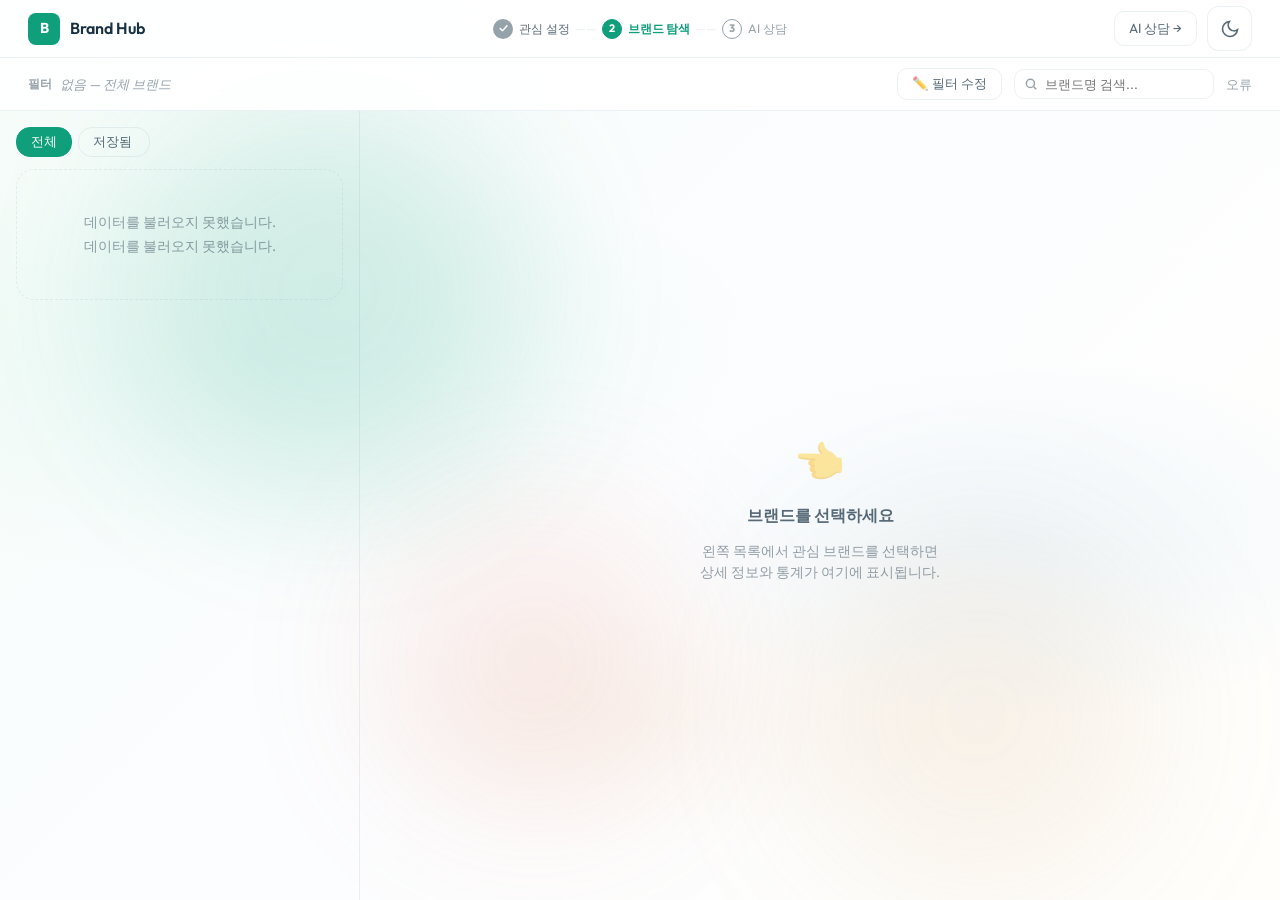
==== commit 404801ab: "Add dual-range budget slider to Step 1 and filter panel Both index.html (Step 1 wizard) and brands.h" ====
--- a/templatemo_607_glass_admin/brands.html
+++ b/templatemo_607_glass_admin/brands.html
@@ -253,6 +253,75 @@
         .trend-table th { padding: 8px 10px; text-align: left; color: var(--text-muted); font-weight: 600; font-size: 0.78rem; border-bottom: 1px solid var(--glass-border); }
         .trend-table td { padding: 8px 10px; border-bottom: 1px solid var(--glass-border); color: var(--text-primary); }
         .trend-table tr:last-child td { border-bottom: none; }
+
+        /* ── List Loading State ── */
+        .list-loading { padding: 4px 0; }
+        .skeleton-card {
+            height: 82px; border-radius: 12px; margin-bottom: 8px;
+            background: linear-gradient(90deg, var(--glass-border) 25%, rgba(255,255,255,0.08) 50%, var(--glass-border) 75%);
+            background-size: 200% 100%;
+            animation: shimmer 1.3s infinite;
+        }
+        @keyframes shimmer { 0% { background-position: 200% 0; } 100% { background-position: -200% 0; } }
+
+        /* ── Cost Breakdown ── */
+        .cost-breakdown { display: flex; flex-direction: column; gap: 6px; }
+        .cost-row { display: flex; justify-content: space-between; align-items: center; padding: 7px 10px; border-radius: 8px; font-size: 0.85rem; }
+        .cost-row:nth-child(odd) { background: rgba(255,255,255,0.03); }
+        .cost-label { color: var(--text-secondary); }
+        .cost-val { font-weight: 600; color: var(--text-primary); }
+        .cost-row.cost-total { border-top: 1px solid var(--glass-border); margin-top: 4px; padding-top: 10px; }
+        .cost-row.cost-total .cost-label { color: var(--text-primary); font-weight: 600; }
+        .cost-row.cost-total .cost-val { color: var(--emerald); font-size: 0.95rem; }
+
+        /* ── Budget Filter Panel ── */
+        .budget-presets-scroll {
+            display: flex; gap: 7px; overflow-x: auto; padding-bottom: 8px;
+            scrollbar-width: thin; scrollbar-color: var(--glass-border) transparent;
+            margin-bottom: 12px;
+        }
+        .budget-presets-scroll .fchip { flex-shrink: 0; }
+
+        /* Dual range slider (reused from index.html style) */
+        .dual-range-wrap { margin: 4px 0 6px; }
+        .dual-range-slider {
+            position: relative; height: 30px;
+            display: flex; align-items: center; margin-bottom: 4px;
+        }
+        .slider-track {
+            position: absolute; width: 100%; height: 4px;
+            background: var(--glass-border); border-radius: 2px; pointer-events: none;
+        }
+        .slider-fill {
+            position: absolute; height: 4px; background: #6366f1;
+            border-radius: 2px; pointer-events: none;
+        }
+        .slider-thumb {
+            position: absolute; width: 100%; height: 0;
+            -webkit-appearance: none; appearance: none;
+            background: transparent; pointer-events: none;
+            outline: none; margin: 0; padding: 0;
+        }
+        .slider-thumb::-webkit-slider-thumb {
+            -webkit-appearance: none; appearance: none;
+            width: 18px; height: 18px; border-radius: 50%;
+            background: #fff; border: 2.5px solid #6366f1;
+            box-shadow: 0 2px 6px rgba(0,0,0,0.15); cursor: pointer;
+            pointer-events: all; transition: transform 0.12s;
+        }
+        .slider-thumb::-webkit-slider-thumb:hover { transform: scale(1.2); }
+        .slider-thumb::-moz-range-thumb {
+            width: 18px; height: 18px; border-radius: 50%;
+            background: #fff; border: 2.5px solid #6366f1;
+            box-shadow: 0 2px 6px rgba(0,0,0,0.15); cursor: pointer; pointer-events: all;
+        }
+        .slider-labels {
+            display: flex; justify-content: space-between;
+            font-size: 0.78rem; gap: 6px; align-items: center; margin-top: 4px;
+        }
+        .slider-val { font-weight: 700; color: #6366f1; }
+        .slider-none { color: var(--text-muted); }
+        .slider-sep { color: var(--text-muted); flex-shrink: 0; }
 
         /* ── Compare Tray ── */
         .compare-tray {
@@ -377,13 +446,33 @@
                         <div class="filter-chip-grid" id="fp-category-chips"></div>
                     </div>
                     <div class="filter-panel-section">
-                        <div class="filter-panel-label">창업 예산 (하나 선택)</div>
-                        <div class="filter-chip-grid" id="fp-budget-chips">
-                            <button class="fchip budget" data-min="0" data-max="50000000">5천만원 미만</button>
-                            <button class="fchip budget" data-min="50000000" data-max="100000000">5천만 ~ 1억</button>
-                            <button class="fchip budget" data-min="100000000" data-max="300000000">1억 ~ 3억</button>
-                            <button class="fchip budget" data-min="300000000" data-max="500000000">3억 ~ 5억</button>
-                            <button class="fchip budget" data-min="500000000" data-max="999999999999">5억 이상</button>
+                        <div class="filter-panel-label">창업 예산 — 빠른 선택 또는 슬라이더 (단위: 만원)</div>
+                        <!-- Scrollable preset chips -->
+                        <div class="budget-presets-scroll" id="fp-budget-presets">
+                            <button class="fchip budget" data-min="0" data-max="5000">5천만 미만</button>
+                            <button class="fchip budget" data-min="5000" data-max="10000">5천만~1억</button>
+                            <button class="fchip budget" data-min="10000" data-max="20000">1억~2억</button>
+                            <button class="fchip budget" data-min="20000" data-max="30000">2억~3억</button>
+                            <button class="fchip budget" data-min="30000" data-max="50000">3억~5억</button>
+                            <button class="fchip budget" data-min="50000" data-max="100000">5억~10억</button>
+                            <button class="fchip budget" data-min="100000" data-max="999999">10억 이상</button>
+                        </div>
+                        <!-- Dual range slider -->
+                        <div class="dual-range-wrap">
+                            <div class="dual-range-slider">
+                                <div class="slider-track">
+                                    <div class="slider-fill" id="fp-slider-fill"></div>
+                                </div>
+                                <input type="range" class="slider-thumb" id="fp-slider-min"
+                                       min="0" max="100000" step="1000" value="0">
+                                <input type="range" class="slider-thumb" id="fp-slider-max"
+                                       min="0" max="100000" step="1000" value="100000">
+                            </div>
+                            <div class="slider-labels">
+                                <span id="fp-slider-min-lbl" class="slider-none">제한 없음</span>
+                                <span class="slider-sep">~</span>
+                                <span id="fp-slider-max-lbl" class="slider-none">제한 없음</span>
+                            </div>
                         </div>
                     </div>
                 </div>
@@ -402,7 +491,15 @@
                     <button class="tab-btn active" id="tab-all">전체</button>
                     <button class="tab-btn" id="tab-saved">저장됨<span class="tab-count" id="saved-count"></span></button>
                 </div>
-                <div id="brand-list"></div>
+                <!-- Skeleton loading state -->
+                <div class="list-loading" id="brand-list-loading">
+                    <div class="skeleton-card"></div>
+                    <div class="skeleton-card"></div>
+                    <div class="skeleton-card"></div>
+                    <div class="skeleton-card"></div>
+                    <div class="skeleton-card"></div>
+                </div>
+                <div id="brand-list" style="display:none;"></div>
             </div>
 
             <!-- Brand Detail -->
@@ -448,6 +545,12 @@
                             <div class="brand-fact"><dt>매장 유형</dt><dd id="d-store-type">-</dd></div>
                             <div class="brand-fact"><dt>기준 연도</dt><dd id="d-year">-</dd></div>
                         </div>
+                    </div>
+
+                    <!-- Startup Cost Breakdown -->
+                    <div class="detail-section" id="d-cost-section" style="display:none;">
+                        <h3>창업 비용 상세</h3>
+                        <div class="cost-breakdown" id="d-cost-breakdown"></div>
                     </div>
 
                     <div class="detail-section">
@@ -603,27 +706,36 @@
                 const cur = byId.get(id);
                 if (!cur || row.year > cur.year) byId.set(id, row);
             });
-            // Only use the 'total_initial_cost' category rows — the other rows
-            // (education, guarantee, initial_fee, other) are components that
-            // total_initial_cost already sums. Summing all rows double-counts.
-            const costs = new Map();
+            // Collect cost breakdown per brand/year/store_type.
+            // total_initial_cost is the authoritative sum; individual categories
+            // (education, guarantee, initial_fee, other) are its components.
+            // We store them separately so the detail panel can show a breakdown.
+            const costData = new Map();
             costRows.forEach(row => {
-                if (row.cost_category !== 'total_initial_cost') return;
                 const k = `${row.brand_id}:${row.year}:${row.store_type||'Unknown'}`;
-                costs.set(k, (costs.get(k)||0) + (Number(row.cost_amount_krw)||0));
+                if (!costData.has(k)) costData.set(k, { total: 0, breakdown: {} });
+                const entry = costData.get(k);
+                entry.breakdown[row.cost_category] = Number(row.cost_amount_krw) || 0;
+                if (row.cost_category === 'total_initial_cost') {
+                    entry.total = Number(row.cost_amount_krw) || 0;
+                }
             });
             return master.map(b => {
                 const ls = byId.get(b.brand_id) || null;
                 const trends = (trendsById.get(b.brand_id) || []).sort((a,c) => c.year - a.year);
-                let startupCost = null, storeType = '-';
+                let startupCost = null, startupBreakdown = {}, storeType = '-';
                 if (ls) {
-                    const matches = [...costs.entries()]
+                    const matches = [...costData.entries()]
                         .filter(([k]) => k.startsWith(`${b.brand_id}:${ls.year}:`))
-                        .map(([k,t]) => ({ t, st: k.split(':')[2] }))
-                        .sort((a,c) => c.t - a.t);
-                    if (matches.length) { startupCost = matches[0].t; storeType = matches[0].st; }
+                        .map(([k, v]) => ({ ...v, st: k.split(':')[2] }))
+                        .sort((a, c) => c.total - a.total);
+                    if (matches.length) {
+                        startupCost = matches[0].total;
+                        startupBreakdown = matches[0].breakdown;
+                        storeType = matches[0].st;
+                    }
                 }
-                return { brandId: b.brand_id, brandName: b.brand_name, companyName: b.company_name, categoryMain: b.category_main, categorySub: b.category_sub, franchiseStartDate: b.franchise_start_date, latestStats: ls, startupCost, storeType, trends };
+                return { brandId: b.brand_id, brandName: b.brand_name, companyName: b.company_name, categoryMain: b.category_main, categorySub: b.category_sub, franchiseStartDate: b.franchise_start_date, latestStats: ls, startupCost, startupBreakdown, storeType, trends };
             }).sort((a,b) => (b.latestStats?.store_count||0) - (a.latestStats?.store_count||0));
         }
 
@@ -635,9 +747,11 @@
                 const { categories, budgetMin, budgetMax } = state.userPrefs;
                 base = base.filter(b => {
                     const catOk = !categories.length || categories.includes(b.categoryMain);
-                    // startupCost is in 천원; budget thresholds (from chips) are in 원.
-                    const costWon = b.startupCost != null ? b.startupCost * 1000 : null;
-                    const budOk = budgetMin == null || costWon == null || (costWon >= budgetMin && costWon <= budgetMax);
+                    // startupCost is in 천원; convert to 만원 (÷10) for comparison.
+                    // budgetMin/Max stored in prefs are now in 만원.
+                    const costManwon = b.startupCost != null ? Math.round(b.startupCost / 10) : null;
+                    const budOk = budgetMin == null || costManwon == null ||
+                        (costManwon >= budgetMin && (budgetMax == null || costManwon <= budgetMax));
                     return catOk && budOk;
                 });
             }
@@ -660,9 +774,16 @@
                 el.innerHTML = '<span class="filter-none">없음 — 전체 브랜드</span>';
                 return;
             }
+            const budgetLabel = (() => {
+                const { budgetMin, budgetMax } = state.userPrefs;
+                if (budgetMin == null && budgetMax == null) return null;
+                if (budgetMin == null) return `${budgetMax.toLocaleString('ko-KR')}만원 이하`;
+                if (budgetMax == null || budgetMax >= 999999) return `${budgetMin.toLocaleString('ko-KR')}만원 이상`;
+                return `${budgetMin.toLocaleString('ko-KR')}~${budgetMax.toLocaleString('ko-KR')}만원`;
+            })();
             const parts = [
-                state.userPrefs.categories.length ? state.userPrefs.categories.join(', ') : null,
-                state.userPrefs.budgetMin != null ? document.querySelector(`#fp-budget-chips .fchip[data-min="${state.userPrefs.budgetMin}"]`)?.textContent || null : null
+                state.userPrefs.categories?.length ? state.userPrefs.categories.join(', ') : null,
+                budgetLabel
             ].filter(Boolean);
             el.innerHTML = parts.map(p => `<span class="filter-active-chip">${p}</span>`).join('');
         }
@@ -754,6 +875,27 @@
             document.getElementById('d-trend-body').innerHTML = b.trends.slice(0,6).map(r => `
                 <tr><td>${r.year}</td><td>${fmt.num(r.store_count)}</td><td>${fmt.num(r.new_stores)}</td><td>${fmt.num(r.closed_stores)}</td><td>${fmt.krw(r.avg_sales_krw)}</td></tr>
             `).join('');
+            // Startup cost breakdown
+            const costLabels = { initial_fee: '가맹비', guarantee: '보증금', education: '교육비', other: '기타 비용' };
+            const costSection = document.getElementById('d-cost-section');
+            const costEl = document.getElementById('d-cost-breakdown');
+            const bd = b.startupBreakdown || {};
+            const componentKeys = Object.keys(costLabels).filter(k => bd[k] != null);
+            if (componentKeys.length > 0 || bd.total_initial_cost != null) {
+                costSection.style.display = 'block';
+                costEl.innerHTML =
+                    componentKeys.map(k => `
+                        <div class="cost-row">
+                            <span class="cost-label">${costLabels[k]}</span>
+                            <span class="cost-val">${fmt.krw(bd[k])}</span>
+                        </div>`).join('') +
+                    `<div class="cost-row cost-total">
+                        <span class="cost-label">합계</span>
+                        <span class="cost-val">${fmt.krw(b.startupCost)}</span>
+                    </div>`;
+            } else {
+                costSection.style.display = 'none';
+            }
             updateSaveBtn();
             updateCompareBtn();
             const chatBtn = document.getElementById('d-chat-btn');
@@ -828,8 +970,37 @@
             document.getElementById('compare-modal').classList.remove('hidden');
         }
 
+        /* ── Budget slider helpers (filter panel) ── */
+        const FP_BUDGET_MAX = 100000;
+
+        function fpFmtManwon(v) {
+            if (v <= 0) return '0원';
+            const eok = Math.floor(v / 10000), man = v % 10000;
+            const parts = [];
+            if (eok > 0) parts.push(`${eok}억`);
+            if (man > 0) parts.push(`${man.toLocaleString('ko-KR')}만`);
+            return parts.join(' ') + '원';
+        }
+
+        function updateFpSlider() {
+            const sMin = document.getElementById('fp-slider-min');
+            const sMax = document.getElementById('fp-slider-max');
+            const fill = document.getElementById('fp-slider-fill');
+            const minLbl = document.getElementById('fp-slider-min-lbl');
+            const maxLbl = document.getElementById('fp-slider-max-lbl');
+            if (!sMin) return;
+            const lo = Number(sMin.value), hi = Number(sMax.value);
+            fill.style.left = (lo / FP_BUDGET_MAX * 100) + '%';
+            fill.style.width = ((hi - lo) / FP_BUDGET_MAX * 100) + '%';
+            minLbl.textContent = lo === 0 ? '제한 없음' : fpFmtManwon(lo);
+            minLbl.className = lo === 0 ? 'slider-none' : 'slider-val';
+            maxLbl.textContent = hi >= FP_BUDGET_MAX ? '제한 없음' : fpFmtManwon(hi);
+            maxLbl.className = hi >= FP_BUDGET_MAX ? 'slider-none' : 'slider-val';
+        }
+
         /* ── Filter Panel ── */
         function populateFilterPanel() {
+            // Category chips
             const cats = [...new Set(state.brands.map(b => b.categoryMain).filter(Boolean))].sort();
             const container = document.getElementById('fp-category-chips');
             container.innerHTML = '';
@@ -841,12 +1012,46 @@
                 btn.addEventListener('click', () => btn.classList.toggle('selected'));
                 container.appendChild(btn);
             });
-            const budgetBtns = document.querySelectorAll('#fp-budget-chips .fchip');
-            budgetBtns.forEach(btn => {
+
+            // Budget slider + preset chips
+            const sMin = document.getElementById('fp-slider-min');
+            const sMax = document.getElementById('fp-slider-max');
+            const presetBtns = document.querySelectorAll('#fp-budget-presets .fchip');
+
+            // Restore slider from current prefs
+            const lo = state.userPrefs?.budgetMin ?? 0;
+            const hi = state.userPrefs?.budgetMax != null && state.userPrefs.budgetMax < 999999
+                ? state.userPrefs.budgetMax : FP_BUDGET_MAX;
+            sMin.value = Math.min(lo, FP_BUDGET_MAX);
+            sMax.value = Math.min(hi, FP_BUDGET_MAX);
+            updateFpSlider();
+
+            // Mark matching preset
+            presetBtns.forEach(btn => {
                 btn.classList.remove('selected');
-                if (state.userPrefs && Number(btn.dataset.min) === state.userPrefs.budgetMin) btn.classList.add('selected');
-                btn.onclick = () => { budgetBtns.forEach(b => b.classList.remove('selected')); btn.classList.add('selected'); };
+                if (state.userPrefs?.budgetMin === Number(btn.dataset.min) &&
+                    state.userPrefs?.budgetMax === Number(btn.dataset.max)) btn.classList.add('selected');
+
+                btn.onclick = () => {
+                    presetBtns.forEach(b => b.classList.remove('selected'));
+                    btn.classList.add('selected');
+                    sMin.value = Math.min(Number(btn.dataset.min), FP_BUDGET_MAX);
+                    sMax.value = Math.min(Number(btn.dataset.max), FP_BUDGET_MAX);
+                    updateFpSlider();
+                };
             });
+
+            // Slider input → deselect presets
+            sMin.oninput = () => {
+                if (Number(sMin.value) > Number(sMax.value)) sMin.value = sMax.value;
+                updateFpSlider();
+                presetBtns.forEach(b => b.classList.remove('selected'));
+            };
+            sMax.oninput = () => {
+                if (Number(sMax.value) < Number(sMin.value)) sMax.value = sMin.value;
+                updateFpSlider();
+                presetBtns.forEach(b => b.classList.remove('selected'));
+            };
         }
 
         let filterPanelOpen = false;
@@ -868,12 +1073,19 @@
 
         document.getElementById('fp-apply-btn').addEventListener('click', () => {
             const cats = [...document.querySelectorAll('#fp-category-chips .fchip.selected')].map(b => b.textContent.trim());
-            const budgetBtn = document.querySelector('#fp-budget-chips .fchip.selected');
+            const lo = Number(document.getElementById('fp-slider-min').value);
+            const hi = Number(document.getElementById('fp-slider-max').value);
+            const budgetMin = lo === 0 ? null : lo;
+            const budgetMax = hi >= FP_BUDGET_MAX ? null : hi;
+            const budgetLabel = budgetMin == null && budgetMax == null ? null
+                : budgetMin == null ? `${fpFmtManwon(budgetMax)} 이하`
+                : budgetMax == null ? `${fpFmtManwon(budgetMin)} 이상`
+                : `${fpFmtManwon(budgetMin)}~${fpFmtManwon(budgetMax)}`;
             const prefs = {
                 categories: cats,
-                budgetMin: budgetBtn ? Number(budgetBtn.dataset.min) : null,
-                budgetMax: budgetBtn ? Number(budgetBtn.dataset.max) : null,
-                label: [cats.length ? cats.join(', ') : null, budgetBtn ? budgetBtn.textContent.trim() : null].filter(Boolean).join(' · ')
+                budgetMin,
+                budgetMax,
+                label: [cats.length ? cats.join(', ') : null, budgetLabel].filter(Boolean).join(' · ')
             };
             state.userPrefs = prefs;
             localStorage.setItem('brandhub_prefs', JSON.stringify(prefs));
@@ -888,7 +1100,12 @@
             state.userPrefs = null;
             localStorage.removeItem('brandhub_prefs');
             document.querySelectorAll('#fp-category-chips .fchip').forEach(b => b.classList.remove('selected'));
-            document.querySelectorAll('#fp-budget-chips .fchip').forEach(b => b.classList.remove('selected'));
+            document.querySelectorAll('#fp-budget-presets .fchip').forEach(b => b.classList.remove('selected'));
+            const sMin = document.getElementById('fp-slider-min');
+            const sMax = document.getElementById('fp-slider-max');
+            if (sMin) sMin.value = 0;
+            if (sMax) sMax.value = FP_BUDGET_MAX;
+            updateFpSlider();
             applyFilter();
         });
 
@@ -921,6 +1138,8 @@
         /* ── Load ── */
         async function loadData() {
             document.getElementById('filter-count').textContent = '로딩 중...';
+            document.getElementById('brand-list-loading').style.display = 'block';
+            document.getElementById('brand-list').style.display = 'none';
             try {
                 const [master, yearStats, costs] = await Promise.all([
                     fetchJson(BRAND_MASTER_URLS),
@@ -930,9 +1149,13 @@
                 state.brands = buildBrandDataset(master, yearStats, costs);
                 state.filteredBrands = state.brands;
                 state.selectedBrand = state.brands[0] || null;
+                document.getElementById('brand-list-loading').style.display = 'none';
+                document.getElementById('brand-list').style.display = 'block';
                 applyFilter();
                 logVisitorAccess();
             } catch (e) {
+                document.getElementById('brand-list-loading').style.display = 'none';
+                document.getElementById('brand-list').style.display = 'block';
                 document.getElementById('filter-count').textContent = '오류';
                 document.getElementById('brand-list').innerHTML = `<div class="brand-list-empty">데이터를 불러오지 못했습니다.<br>${e.message}</div>`;
             }
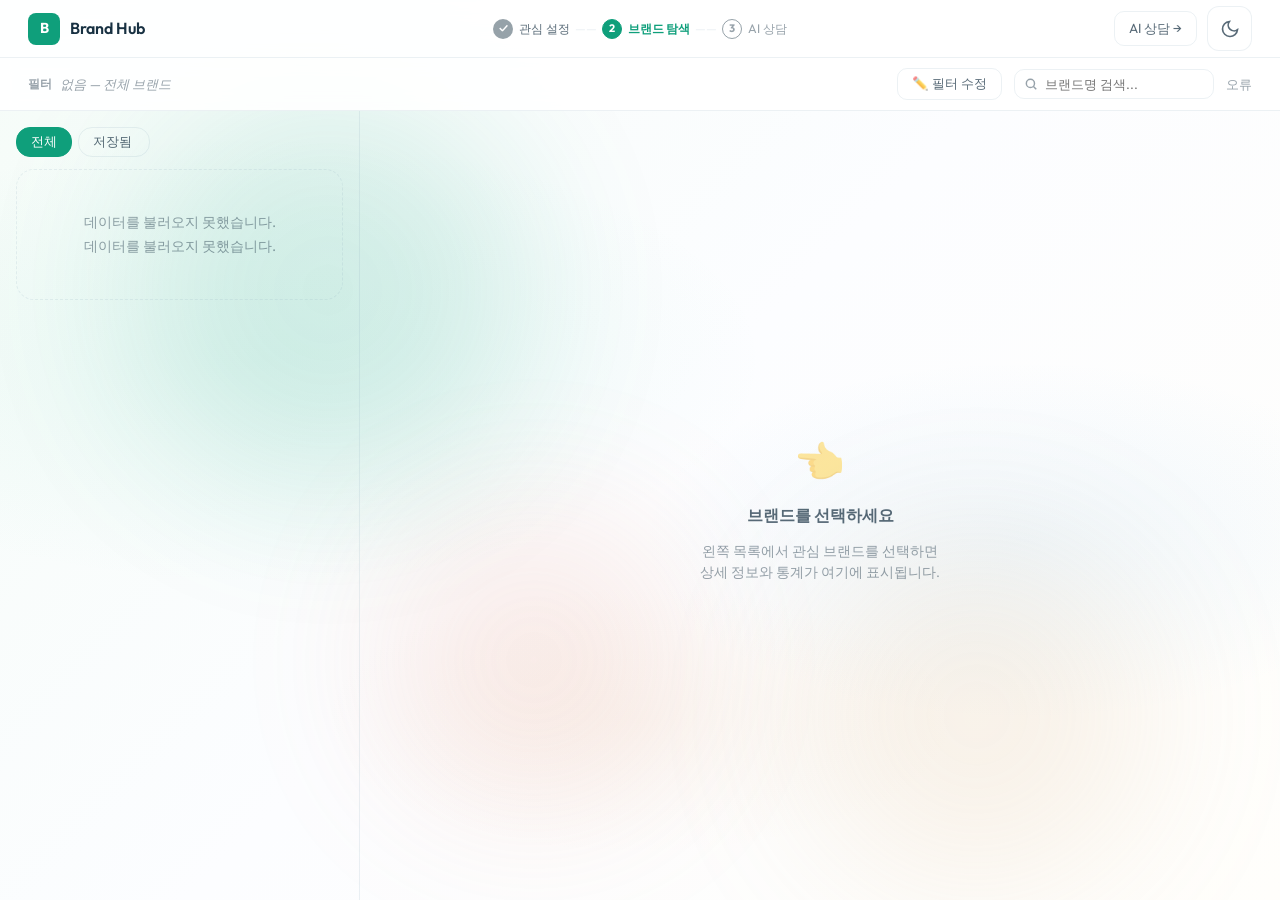
==== commit 6478cec2: "Add AI report request fake door for XYZ hypothesis brands.html: adds a '📊 AI 리포트 신청' button in the b" ====
--- a/templatemo_607_glass_admin/brands.html
+++ b/templatemo_607_glass_admin/brands.html
@@ -225,6 +225,66 @@
             display: inline-flex; align-items: center; gap: 6px;
         }
         .action-btn-chat:hover { opacity: 0.85; }
+        .action-btn-report {
+            padding: 8px 18px; border-radius: 20px; font-size: 0.85rem; font-weight: 600;
+            background: linear-gradient(135deg, #6366f1, #8b5cf6); color: #fff;
+            border: none; cursor: pointer; font-family: inherit;
+            transition: opacity 0.18s; white-space: nowrap;
+        }
+        .action-btn-report:hover { opacity: 0.85; }
+
+        /* ── Report Request Modal ── */
+        .report-overlay {
+            position: fixed; inset: 0; z-index: 1000;
+            background: rgba(0,0,0,0.52); backdrop-filter: blur(6px);
+            display: flex; align-items: center; justify-content: center; padding: 24px;
+        }
+        .report-overlay.hidden { display: none; }
+        .report-card {
+            background: var(--glass-bg); border: 1px solid var(--glass-border);
+            border-radius: 18px; padding: 32px; max-width: 460px; width: 100%;
+            box-shadow: 0 24px 64px rgba(0,0,0,0.2);
+        }
+        .report-card-header { display: flex; justify-content: space-between; align-items: flex-start; margin-bottom: 20px; }
+        .report-card-header h2 { font-size: 1.1rem; font-weight: 700; margin: 0 0 5px; }
+        .report-card-header p { font-size: 0.82rem; color: var(--text-muted); margin: 0; }
+        .report-close { background: none; border: none; cursor: pointer; color: var(--text-muted); font-size: 1.3rem; line-height: 1; flex-shrink: 0; }
+        .report-close:hover { color: var(--danger, #ef4444); }
+
+        .report-features {
+            display: grid; grid-template-columns: 1fr 1fr; gap: 8px; margin-bottom: 24px;
+        }
+        .report-feature {
+            background: rgba(99,102,241,0.07); border: 1px solid rgba(99,102,241,0.18);
+            border-radius: 10px; padding: 9px 12px; font-size: 0.8rem; color: var(--text-secondary);
+        }
+
+        .report-form-group { margin-bottom: 14px; }
+        .report-form-group label { display: block; font-size: 0.78rem; font-weight: 600; color: var(--text-secondary); margin-bottom: 6px; }
+        .report-input, .report-textarea {
+            width: 100%; padding: 9px 12px; border-radius: 10px; box-sizing: border-box;
+            border: 1.5px solid var(--glass-border); background: transparent;
+            color: var(--text-primary); font-size: 0.88rem; font-family: inherit;
+            outline: none; transition: border-color 0.18s;
+        }
+        .report-input:focus, .report-textarea:focus { border-color: #6366f1; }
+        .report-input[readonly] { color: var(--text-secondary); cursor: default; }
+        .report-textarea { resize: none; }
+        .report-submit-btn {
+            width: 100%; padding: 12px; border-radius: 12px; margin-top: 6px;
+            background: linear-gradient(135deg, #6366f1, #8b5cf6); color: #fff;
+            border: none; font-size: 0.95rem; font-weight: 700; cursor: pointer;
+            font-family: inherit; transition: opacity 0.18s;
+        }
+        .report-submit-btn:hover { opacity: 0.88; }
+        .report-submit-btn:disabled { opacity: 0.45; cursor: not-allowed; }
+        .report-form-status { font-size: 0.8rem; color: var(--text-muted); margin-top: 8px; text-align: center; min-height: 18px; }
+
+        .report-success { text-align: center; padding: 16px 0; }
+        .report-success-icon { font-size: 2.4rem; margin-bottom: 12px; }
+        .report-success h3 { font-size: 1.05rem; font-weight: 700; margin: 0 0 10px; }
+        .report-success p { font-size: 0.88rem; color: var(--text-secondary); margin: 0 0 6px; line-height: 1.6; }
+        .report-success-note { font-size: 0.78rem; color: var(--text-muted); margin-top: 12px; }
 
         /* Stats Grid */
         .brand-stats-grid {
@@ -522,6 +582,7 @@
                         <div class="detail-actions">
                             <button class="action-btn" id="d-save-btn" type="button">♡ 저장</button>
                             <button class="action-btn compare" id="d-compare-btn" type="button">⊕ 비교</button>
+                            <button class="action-btn-report" id="d-report-btn" type="button">📊 AI 리포트 신청</button>
                             <a class="action-btn-chat" id="d-chat-btn" href="chat.html">AI에게 물어보기 →</a>
                         </div>
                     </div>
@@ -563,6 +624,55 @@
                         </div>
                     </div>
                 </div>
+            </div>
+        </div>
+    </div>
+
+    <!-- Report Request Modal -->
+    <div class="report-overlay hidden" id="report-modal">
+        <div class="report-card">
+            <div class="report-card-header">
+                <div>
+                    <h2>AI 브랜드 분석 리포트</h2>
+                    <p id="report-subtitle">선택한 브랜드의 리포트를 신청합니다.</p>
+                </div>
+                <button class="report-close" id="report-close">✕</button>
+            </div>
+
+            <!-- What's included -->
+            <div class="report-features">
+                <div class="report-feature">📊 매출·점포 수 추이 분석</div>
+                <div class="report-feature">💰 창업 비용 상세 분해</div>
+                <div class="report-feature">⚠️ 폐점률·이탈률 리스크</div>
+                <div class="report-feature">✅ AI 창업 적합도 진단</div>
+            </div>
+
+            <!-- Form -->
+            <div id="report-form-wrap">
+                <form id="report-form">
+                    <div class="report-form-group">
+                        <label for="report-email">이메일 *</label>
+                        <input type="email" id="report-email" class="report-input" placeholder="리포트를 받을 이메일" required>
+                    </div>
+                    <div class="report-form-group">
+                        <label for="report-brand">관심 브랜드</label>
+                        <input type="text" id="report-brand" class="report-input" readonly>
+                    </div>
+                    <div class="report-form-group">
+                        <label for="report-comment">추가 요청사항 (선택)</label>
+                        <textarea id="report-comment" class="report-textarea" rows="2" placeholder="예: 경쟁 브랜드와의 비교도 포함해 주세요"></textarea>
+                    </div>
+                    <button type="submit" class="report-submit-btn" id="report-submit">리포트 신청하기</button>
+                    <p class="report-form-status" id="report-status"></p>
+                </form>
+            </div>
+
+            <!-- Success state -->
+            <div class="report-success hidden" id="report-success">
+                <div class="report-success-icon">🎉</div>
+                <h3>신청 완료!</h3>
+                <p><strong id="report-success-email"></strong>으로 리포트를 보내드리겠습니다.</p>
+                <p class="report-success-note">현재 베타 운영 중으로 순서대로 안내드립니다. 빠른 시일 내에 연락드릴게요.</p>
             </div>
         </div>
     </div>
@@ -1109,6 +1219,62 @@
             applyFilter();
         });
 
+        /* ── Report Request Modal ── */
+        function openReportModal() {
+            if (!state.selectedBrand) return;
+            document.getElementById('report-subtitle').textContent =
+                `${state.selectedBrand.brandName} 브랜드에 대한 AI 분석 리포트를 신청합니다.`;
+            document.getElementById('report-brand').value = state.selectedBrand.brandName;
+            document.getElementById('report-email').value = '';
+            document.getElementById('report-comment').value = '';
+            document.getElementById('report-status').textContent = '';
+            document.getElementById('report-submit').disabled = false;
+            document.getElementById('report-form-wrap').style.display = 'block';
+            document.getElementById('report-success').classList.add('hidden');
+            document.getElementById('report-modal').classList.remove('hidden');
+        }
+
+        document.getElementById('report-close').addEventListener('click', () => {
+            document.getElementById('report-modal').classList.add('hidden');
+        });
+        document.getElementById('report-modal').addEventListener('click', e => {
+            if (e.target === document.getElementById('report-modal')) {
+                document.getElementById('report-modal').classList.add('hidden');
+            }
+        });
+
+        document.getElementById('report-form').addEventListener('submit', async e => {
+            e.preventDefault();
+            const email = document.getElementById('report-email').value.trim();
+            const brand = document.getElementById('report-brand').value.trim();
+            const comment = document.getElementById('report-comment').value.trim();
+            const submitBtn = document.getElementById('report-submit');
+            const statusEl = document.getElementById('report-status');
+
+            submitBtn.disabled = true;
+            statusEl.textContent = '신청 중...';
+
+            const payload = JSON.stringify({
+                id: getVisitorId(),
+                email,
+                interested_brand: brand,
+                wanted_feature: 'AI 분석 리포트',
+                comment: comment || '-',
+                submitted_at: stamp()
+            });
+
+            try {
+                await sendSheetInsert(SURVEY_TABLE, payload);
+            } catch (err) {
+                console.warn('Report request log failed:', err.message);
+            }
+
+            // Show success state regardless (graceful fallback)
+            document.getElementById('report-form-wrap').style.display = 'none';
+            document.getElementById('report-success-email').textContent = email;
+            document.getElementById('report-success').classList.remove('hidden');
+        });
+
         /* ── Event Listeners ── */
         document.getElementById('brand-search').addEventListener('input', e => { state.searchText = e.target.value; applyFilter(); });
 
@@ -1127,6 +1293,7 @@
 
         document.getElementById('d-save-btn').addEventListener('click', () => { if (state.selectedBrand) toggleSaveBrand(state.selectedBrand.brandId); });
         document.getElementById('d-compare-btn').addEventListener('click', () => { if (state.selectedBrand) toggleCompare(state.selectedBrand.brandId); });
+        document.getElementById('d-report-btn').addEventListener('click', openReportModal);
         document.getElementById('compare-btn').addEventListener('click', renderCompareModal);
         document.getElementById('compare-clear-btn').addEventListener('click', () => {
             state.compareIds = []; updateCompareTray(); updateCompareBtn();
